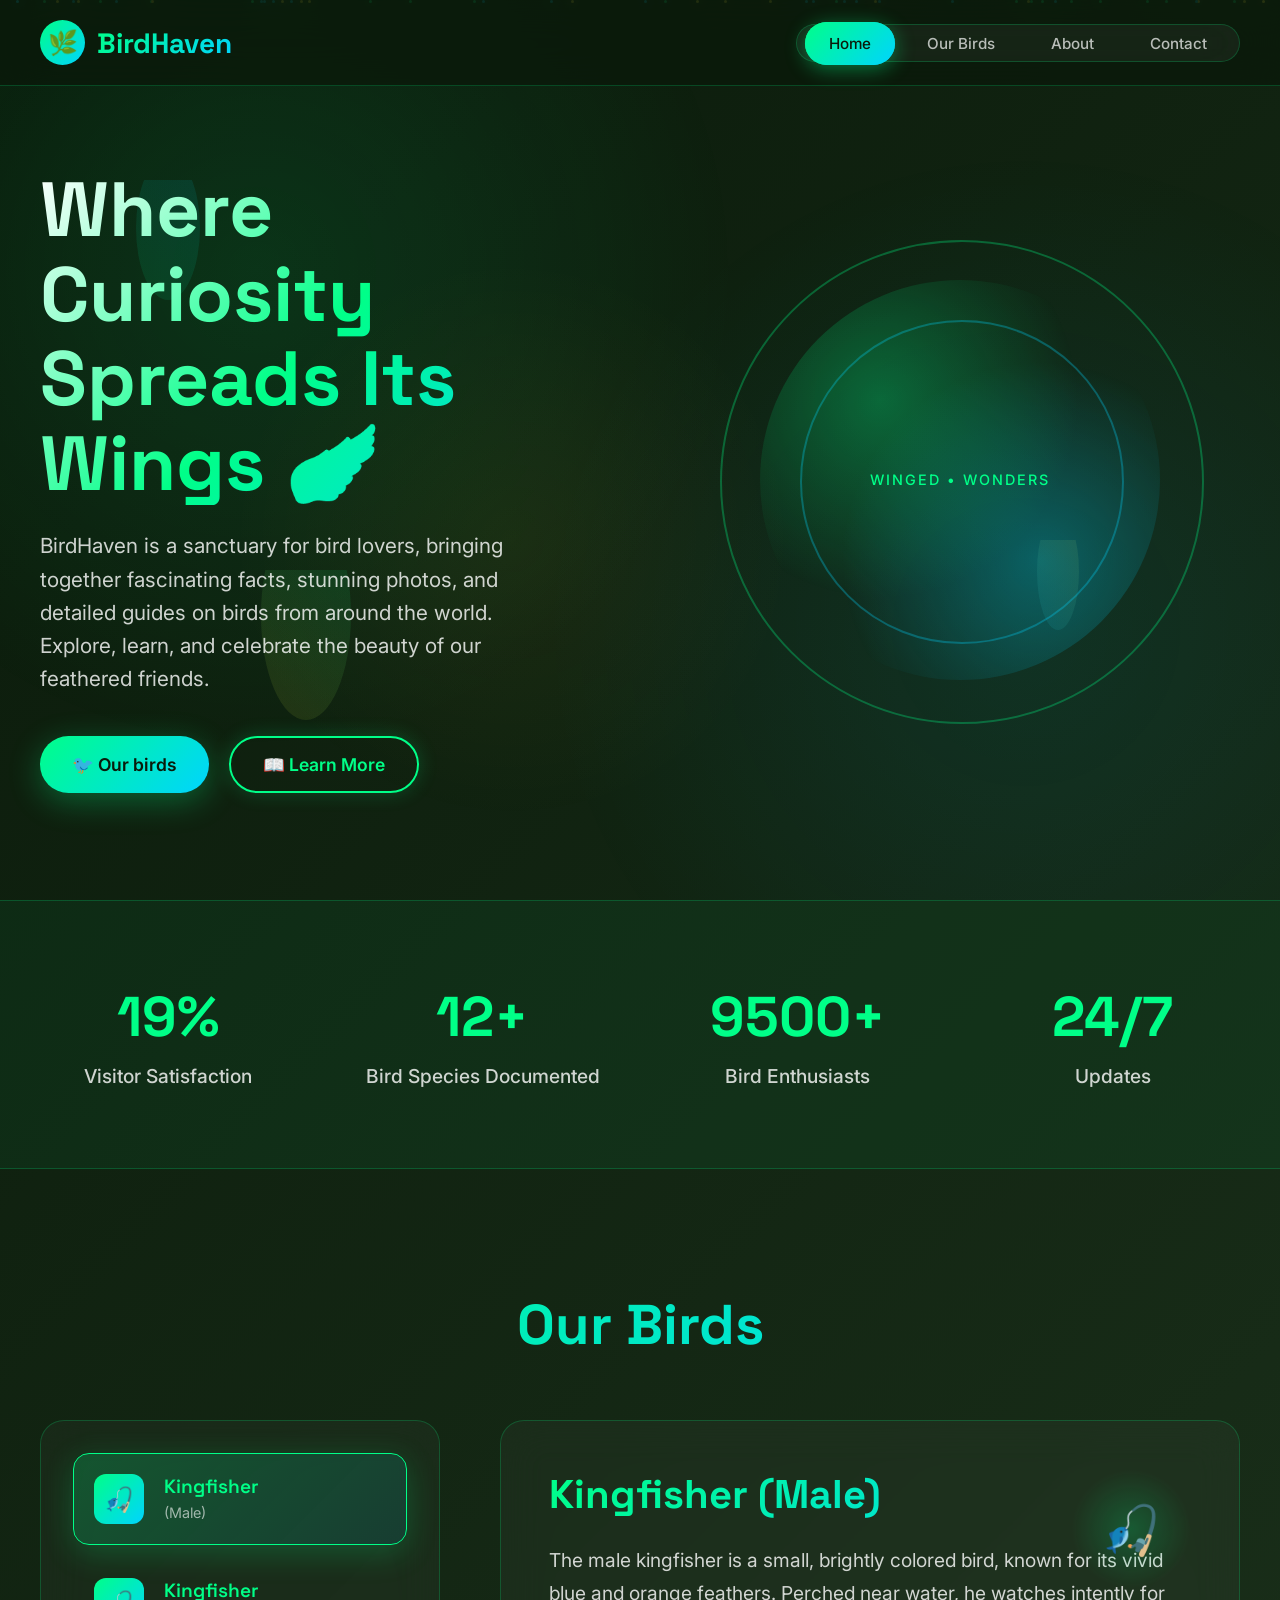
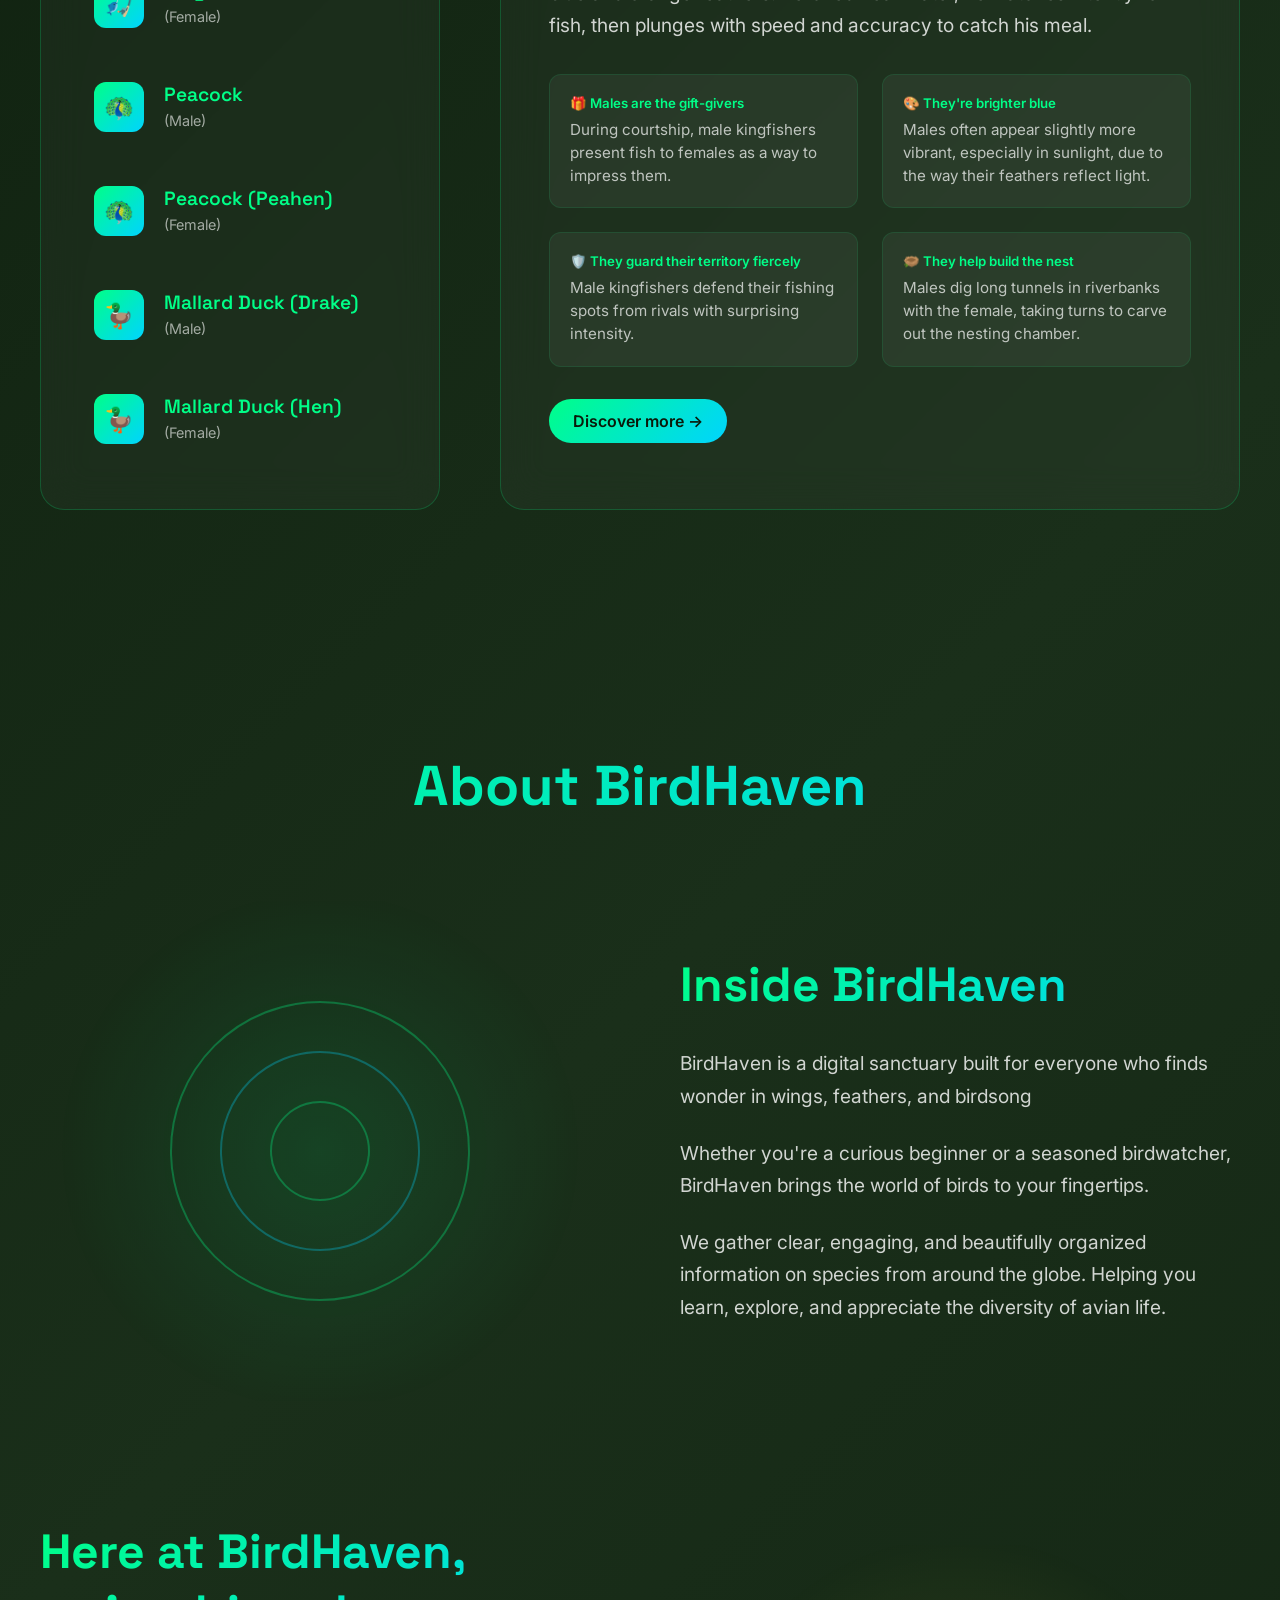
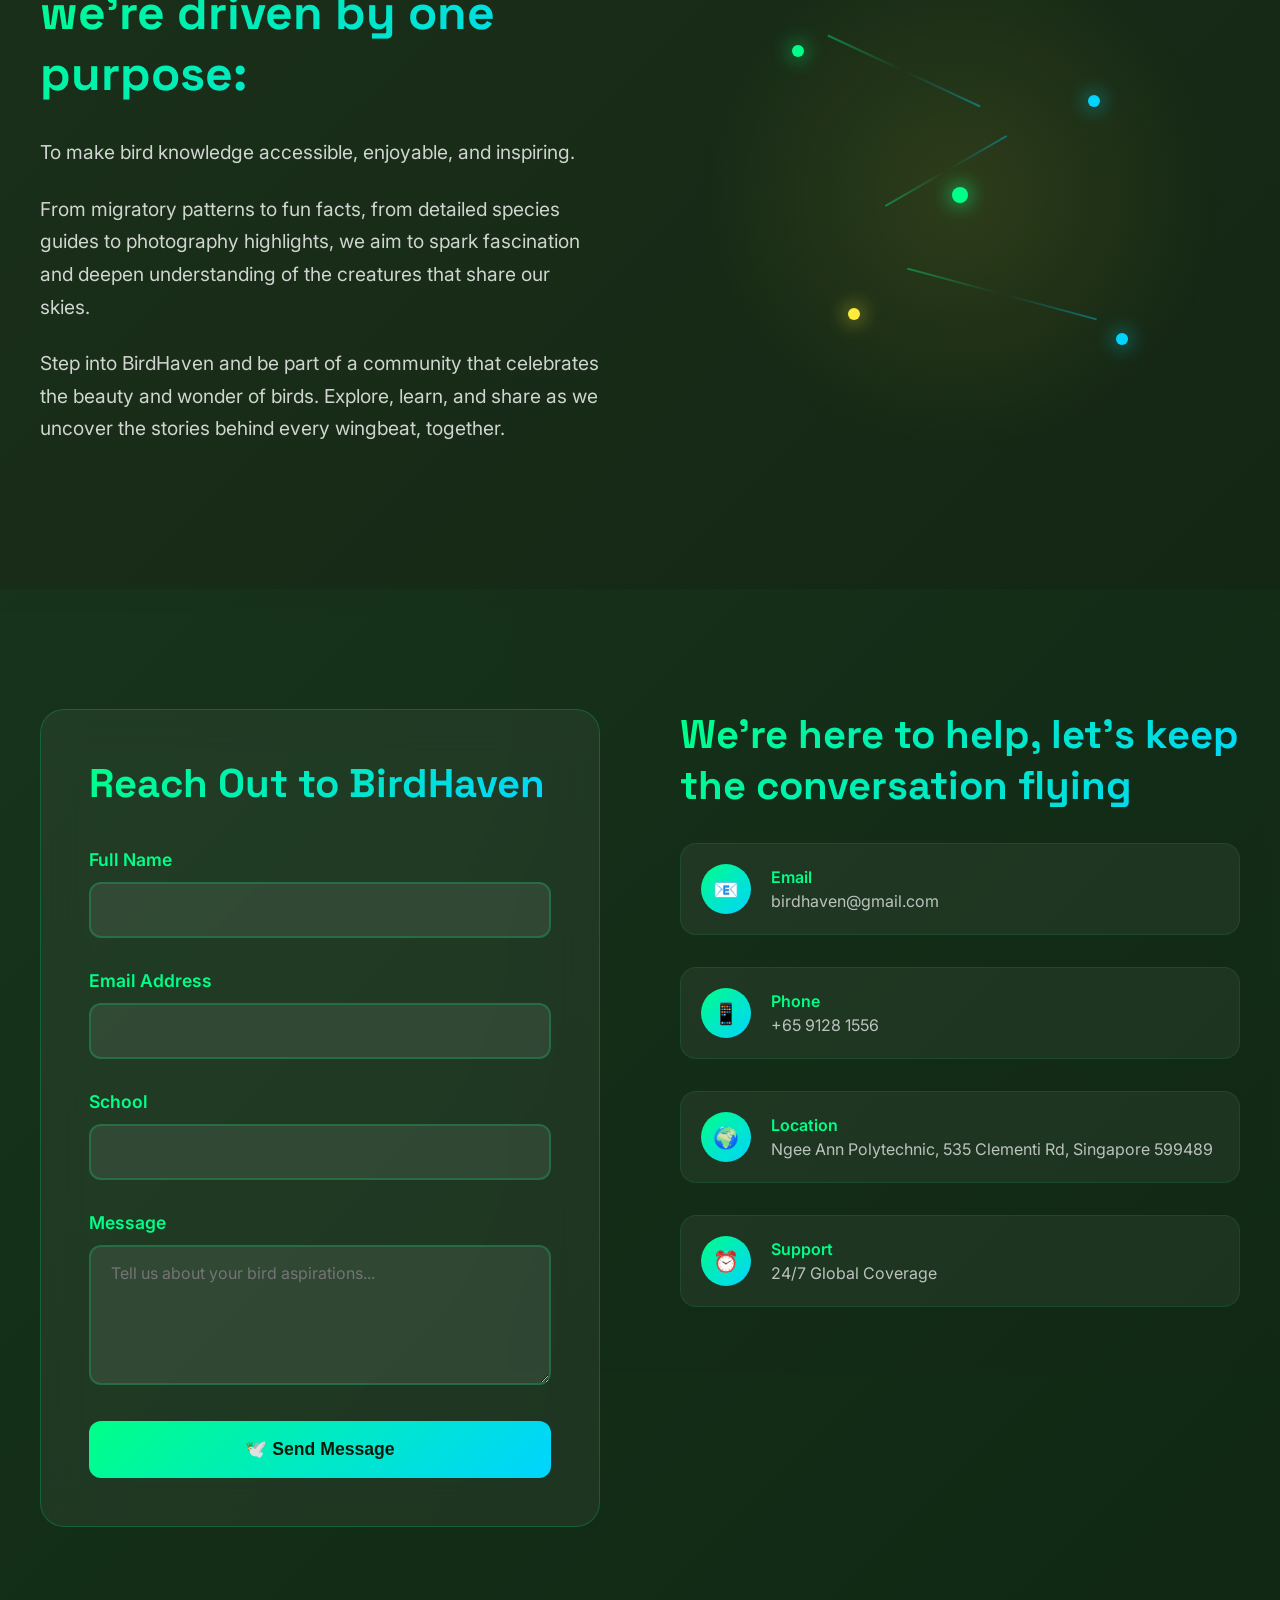
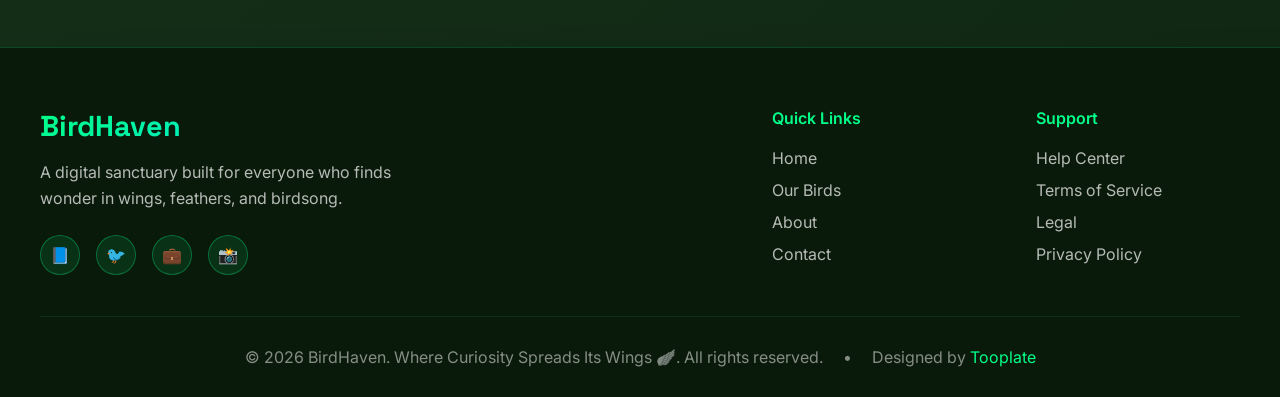
==== Assets/Scripts/index.html @ 7c32ff61 "The website" ====
<!DOCTYPE html>
<html lang="en">
<head>
    <meta charset="UTF-8">
    <meta name="viewport" content="width=device-width, initial-scale=1.0">
    <title>BirdHaven</title>
    <link href="https://fonts.googleapis.com/css2?family=Inter:wght@300;400;500;600;700&family=Space+Grotesk:wght@300;400;500;600;700&display=swap" rel="stylesheet">
    <link href="tooplate-eco-lume.css" rel="stylesheet">
<!--

Tooplate 2145 Eco Lume

https://www.tooplate.com/view/2145-eco-lume

Free HTML CSS Template

-->
</head>
<body>
    <!-- Background Elements -->
    <div class="bio-bg"></div>
    <div class="organic-shapes">
        <div class="leaf leaf-1"></div>
        <div class="leaf leaf-2"></div>
        <div class="leaf leaf-3"></div>
    </div>
    <div class="particle-system" id="particleSystem"></div>

    <!-- Navigation -->
    <nav id="navbar">
        <div class="nav-container">
            <a href="#home" class="logo">
                <div class="logo-icon"></div>
                <span class="logo-text">BirdHaven</span>
            </a>
            <ul class="nav-menu" id="navMenu">
                <li><a href="#home" class="nav-link active">Home</a></li>
                <li><a href="#features" class="nav-link">Our Birds</a></li>
                <li><a href="#about" class="nav-link">About</a></li>
                <li><a href="#contact" class="nav-link">Contact</a></li>
            </ul>
            <div class="menu-toggle" id="menuToggle">
                <span></span>
                <span></span>
                <span></span>
            </div>
        </div>
    </nav>

    <!-- Hero Section -->
    <section class="hero" id="home">
        <div class="hero-content">
            <div class="hero-text">
                <h1>Where Curiosity Spreads Its Wings 🪽</h1>
                <p>BirdHaven is a sanctuary for bird lovers, bringing together fascinating facts, stunning photos, and detailed guides on birds from around the world. Explore, learn, and celebrate the beauty of our feathered friends.</p>
                <div class="hero-buttons">
                    <a href="#features" class="btn btn-primary">
                        🐦 Our birds
                    </a>
                    <a href="#about" class="btn btn-secondary">
                        📖 Learn More
                    </a>
                </div>
            </div>
            <div class="hero-visual">
                <div class="bio-sphere">
                    <div class="rotating-text">
                        <div class="text-circle active">WINGED • WONDERS</div>
                        <div class="text-circle">SKY • SANCTUARY</div>
                        <div class="text-circle">BIRD • PARADISE</div>
                    </div>
                </div>
            </div>
        </div>
    </section>

    <!-- Stats Section -->
    <section class="stats">
        <div class="stats-container">
            <div class="stat-item">
                <h3>100%</h3>
                <p>Visitor Satisfaction</p>
            </div>
            <div class="stat-item">
                <h3>67+</h3>
                <p>Bird Species Documented</p>
            </div>
            <div class="stat-item">
                <h3>50000+</h3>
                <p>Bird Enthusiasts</p>
            </div>
            <div class="stat-item">
                <h3>24/7</h3>
                <p>Updates</p>
            </div>
        </div>
    </section>

    <!-- Features Section -->
    <section class="features" id="features">
        <h2 class="section-title">Our Birds</h2>
        <div class="features-showcase">
            <div class="feature-navigation">
                <div class="nav-item active" data-feature="ecosystems">
                    <div class="nav-item-icon">🎣</div>
                    <div class="nav-item-content">
                        <h4>Kingfisher</h4>
                        <p>(Male)</p>
                    </div>
                </div>
                <div class="nav-item" data-feature="circular">
                    <div class="nav-item-icon">🎣</div>
                    <div class="nav-item-content">
                        <h4>Kingfisher</h4>
                        <p>(Female)</p>
                    </div>
                </div>
                <div class="nav-item" data-feature="bioenergy">
                    <div class="nav-item-icon">🦚</div>
                    <div class="nav-item-content">
                        <h4>Peacock</h4>
                        <p>(Male)</p>
                    </div>
                </div>
                <div class="nav-item" data-feature="networks">
                    <div class="nav-item-icon">🦚</div>
                    <div class="nav-item-content">
                        <h4>Peacock (Peahen)</h4>
                        <p>(Female)</p>
                    </div>
                </div>
                <div class="nav-item" data-feature="architecture">
                    <div class="nav-item-icon">🦆</div>
                    <div class="nav-item-content">
                        <h4>Mallard Duck (Drake)</h4>
                        <p>(Male)</p>
                    </div>
                </div>
                <div class="nav-item" data-feature="symbiosis">
                    <div class="nav-item-icon">🦆</div>
                    <div class="nav-item-content">
                        <h4>Mallard Duck (Hen)</h4>
                        <p>(Female)</p>
                    </div>
                </div>
            </div>
            
            <div class="feature-display">
                <div class="feature-panel active" id="ecosystems">
                    <div class="feature-visual">🎣</div>
                    <h3>Kingfisher (Male)</h3>
                    <p>The male kingfisher is a small, brightly colored bird, known for its vivid blue and orange feathers. Perched near water, he watches intently for fish, then plunges with speed and accuracy to catch his meal.</p>
                    <div class="feature-benefits">
                        <div class="benefit-item">
                            <h5>🎁 Males are the gift-givers</h5>
                            <p>During courtship, male kingfishers present fish to females as a way to impress them.</p>
                        </div>
                        <div class="benefit-item">
                            <h5>🎨 They're brighter blue</h5>
                            <p>Males often appear slightly more vibrant, especially in sunlight, due to the way their feathers reflect light.</p>
                        </div>
                        <div class="benefit-item">
                            <h5>🛡️ They guard their territory fiercely</h5>
                            <p>Male kingfishers defend their fishing spots from rivals with surprising intensity.</p>
                        </div>
                        <div class="benefit-item">
                            <h5>🪹 They help build the nest</h5>
                            <p>Males dig long tunnels in riverbanks with the female, taking turns to carve out the nesting chamber.</p>
                        </div>
                    </div>
                    <a href="#" class="feature-cta">Discover more →</a>
                </div>
                
                <div class="feature-panel" id="circular">
                    <div class="feature-visual">🎣</div>
                    <h3>Kingfisher (Female)</h3>
                    <p>The female kingfisher is a sleek, agile bird with sharp eyesight and a streamlined body perfect for hunting. Often near rivers or lakes, she patiently scans the water for prey, ready to dive with precision.</p>
                    <div class="feature-benefits">
                        <div class="benefit-item">
                            <h5>🔄 Choosy mates</h5>
                            <p>Female kingfishers carefully select their partners, often based on the quality of the fish gifts males bring.</p>
                        </div>
                        <div class="benefit-item">
                            <h5>🪹 Nest co-creators</h5>
                            <p>Females help dig the burrow and line the nest chamber, sharing the labor with males.</p>
                        </div>
                        <div class="benefit-item">
                            <h5>🎨 Slightly duller plumage</h5>
                            <p>Females usually have more subdued colors than males, helping them stay camouflaged while incubating eggs.</p>
                        </div>
                        <div class="benefit-item">
                            <h5>🥚 Egg caretakers</h5>
                            <p>Female kingfishers do most of the incubating, keeping the eggs warm until they hatch.</p>
                        </div>
                    </div>
                    <a href="#" class="feature-cta">Discover more →</a>
                </div>
                
                <div class="feature-panel" id="bioenergy">
                    <div class="feature-visual">🦚</div>
                    <h3>Peacock</h3>
                    <p>The male peacock is famous for its dazzling, iridescent tail feathers, which it fans out to impress females. Covered with eye-like patterns, these feathers also help intimidate rivals. Peacocks are loud and vocal, especially during mating season, and at night they roost high in trees to stay safe from predators.</p>
                    <div class="feature-benefits">
                        <div class="benefit-item">
                            <h5>🌈 Colorful Tail Display</h5>
                            <p>The male peacock fans out his long, bright tail feathers to impress females during courtship.</p>
                        </div>
                        <div class="benefit-item">
                            <h5>👁️ Eye-Like Feather Patterns</h5>
                            <p>His tail feathers are covered in eye-shaped patterns that attract mates and intimidate rivals.</p>
                        </div>
                        <div class="benefit-item">
                            <h5>📢 Loud Calls</h5>
                            <p>Peacocks are very vocal, especially during mating season, to announce their presence.</p>
                        </div>
                        <div class="benefit-item">
                            <h5>🌙 Night Roosting</h5>
                            <p>Despite their flashy appearance, they roost high in trees at night to stay safe from predators.</p>
                        </div>
                    </div>
                    <a href="#" class="feature-cta">Discover more →</a>
                </div>
                
                <div class="feature-panel" id="networks">
                    <div class="feature-visual">🦚</div>
                    <h3>Peacock (Peahen)</h3>
                    <p>The female peahen has more muted brown feathers, perfect for staying hidden while nesting. She carefully watches the males' tail displays to choose a mate and relies on her camouflage to protect her eggs from predators.</p>
                    <div class="feature-benefits">
                        <div class="benefit-item">
                            <h5>🟤 Camouflaged Feathers</h5>
                            <p>The female peahen has brown feathers that help her blend in while nesting.</p>
                        </div>
                        <div class="benefit-item">
                            <h5>💕 Mate Selection</h5>
                            <p>She carefully observes males' displays to choose the best mate.</p>
                        </div>
                        <div class="benefit-item">
                            <h5>🛡️ Protective Parent</h5>
                            <p>Peahens keep their eggs and chicks safe from predators.</p>
                        </div>
                        <div class="benefit-item">
                            <h5>🤫 Quiet Approach</h5>
                            <p>Unlike males, peahens are quieter, relying on stealth rather than display to stay safe.</p>
                        </div>
                    </div>
                    <a href="#" class="feature-cta">Discover more →</a>
                </div>
                
                <div class="feature-panel" id="architecture">
                    <div class="feature-visual">🦆</div>
                    <h3>Mallard Duck (Drake)</h3>
                    <p>The male mallard stands out with a glossy green head, bright yellow bill, and colorful body to attract females. After mating season, he molts into duller feathers for a short period and is quieter than the female, letting her do most of the quacking.</p>
                    <div class="feature-benefits">
                        <div class="benefit-item">
                            <h5>🌈 Colorful Plumage</h5>
                            <p>The male mallard has a glossy green head, bright yellow bill, and colorful body to attract females.</p>
                        </div>
                        <div class="benefit-item">
                            <h5>🔄 Seasonal Molt</h5>
                            <p>After mating season, he temporarily loses his bright colors in an “eclipse” molt.</p>
                        </div>
                        <div class="benefit-item">
                            <h5>🤫 Quieter Than Females</h5>
                            <p>Males are less vocal, letting the females do most of the quacking.</p>
                        </div>
                        <div class="benefit-item">
                            <h5>🛡️ Territorial Behavior</h5>
                            <p>Drakes fiercely defend their water and feeding territories from rivals.</p>
                        </div>
                    </div>
                    <a href="#" class="feature-cta">Discover more →</a>
                </div>
                
                <div class="feature-panel" id="symbiosis">
                    <div class="feature-visual">🦆/div>
                    <h3>Mallard Duck (Hen)</h3>
                    <p>The female mallard is brown and speckled, blending into her surroundings while nesting. She is the loud quacker most people recognize, helping communicate with her ducklings and ward off threats while the male is less vocal.</p>
                    <div class="feature-benefits">
                        <div class="benefit-item">
                            <h5>🟤 Camouflaged Feathers</h5>
                            <p>The female mallard has brown, speckled feathers that help her blend into her surroundings while nesting.</p>
                        </div>
                        <div class="benefit-item">
                            <h5>📢 Loud Quacker</h5>
                            <p>She is the one most people recognize quacking, communicating with ducklings and warding off threats.</p>
                        </div>
                        <div class="benefit-item">
                            <h5>🏡 Nesting Expert</h5>
                            <p>Females carefully build and tend the nest to protect the eggs and young.</p>
                        </div>
                        <div class="benefit-item">
                            <h5>🐣 Careful Parent</h5>
                            <p>Hen mallards lead their ducklings to food and water, ensuring they learn survival skills.</p>
                        </div>
                    </div>
                    <a href="#" class="feature-cta">Discover more →</a>
                </div>
            </div>
        </div>
    </section>

    <!-- About Section -->
    <section class="about" id="about">
        <h2 class="section-title">About BirdHaven</h2>
        
        <!-- First Row: Animation Left, Text Right -->
        <div class="about-content">
            <div class="about-visual">
                <div class="eco-visualization">
                    <div class="growth-rings">
                        <div class="ring"></div>
                        <div class="ring"></div>
                        <div class="ring"></div>
                    </div>
                </div>
            </div>
            <div class="about-text">
                <h2>Inside BirdHaven</h2>
                <p>BirdHaven is a digital sanctuary built for everyone who finds wonder in wings, feathers, and birdsong</p>
                <p>Whether you're a curious beginner or a seasoned birdwatcher, BirdHaven brings the world of birds to your fingertips.</p>
                <p>We gather clear, engaging, and beautifully organized information on species from around the globe. Helping you learn, explore, and appreciate the diversity of avian life.</p>
            </div>
        </div>
        
        <!-- Second Row: Text Left, Animation Right -->
        <div class="about-content">
            <div class="about-text">
                <h2>Here at BirdHaven, we're driven by one purpose:</h2>
                <p>To make bird knowledge accessible, enjoyable, and inspiring.</p>
                <p>From migratory patterns to fun facts, from detailed species guides to photography highlights, we aim to spark fascination and deepen understanding of the creatures that share our skies.</p>
                <p>Step into BirdHaven and be part of a community that celebrates the beauty and wonder of birds. Explore, learn, and share as we uncover the stories behind every wingbeat, together.</p>
            </div>
            <div class="about-visual">
                <div class="network-visualization">
                    <div class="network-node"></div>
                    <div class="network-node"></div>
                    <div class="network-node"></div>
                    <div class="network-node"></div>
                    <div class="network-node"></div>
                    <div class="network-connection connection-1"></div>
                    <div class="network-connection connection-2"></div>
                    <div class="network-connection connection-3"></div>
                </div>
            </div>
        </div>
    </section>

    <!-- Contact Section -->
    <section class="contact" id="contact">
        <div class="contact-container">
            <div class="contact-form">
                <h2 class="section-title" style="text-align: left; margin-bottom: 40px; font-size: 2.5rem;">Reach Out to BirdHaven</h2>
                <form id="contactForm">
                    <div class="form-group">
                        <label for="name">Full Name</label>
                        <input type="text" id="name" name="name" required>
                    </div>
                    <div class="form-group">
                        <label for="email">Email Address</label>
                        <input type="email" id="email" name="email" required>
                    </div>
                    <div class="form-group">
                        <label for="school">School</label>
                        <input type="text" id="school" name="school">
                    </div>
                    <div class="form-group">
                        <label for="message">Message</label>
                        <textarea id="message" name="message" placeholder="Tell us about your bird aspirations..." required></textarea>
                    </div>
                    <button type="submit" class="submit-btn">🕊️ Send Message</button>
                </form>
            </div>
            <div class="contact-info">
                <h3>We're here to help, let's keep the conversation flying</h3>
                <div class="contact-item">
                    <div class="contact-icon">📧</div>
                    <div class="contact-details">
                        <h4>Email</h4>
                        <p>birdhaven@gmail.com</p>
                    </div>
                </div>
                <div class="contact-item">
                    <div class="contact-icon">📱</div>
                    <div class="contact-details">
                        <h4>Phone</h4>
                        <p>+65 9128 1556</p>
                    </div>
                </div>
                <div class="contact-item">
                    <div class="contact-icon">🌍</div>
                    <div class="contact-details">
                        <h4>Location</h4>
                        <p>Ngee Ann Polytechnic, 535 Clementi Rd, Singapore 599489</p>
                    </div>
                </div>
                <div class="contact-item">
                    <div class="contact-icon">⏰</div>
                    <div class="contact-details">
                        <h4>Support</h4>
                        <p>24/7 Global Coverage</p>
                    </div>
                </div>
            </div>
        </div>
    </section>

    <!-- Footer -->
    <footer>
        <div class="footer-content">
            <div class="footer-brand">
                <h3>BirdHaven</h3>
                <p>A digital sanctuary built for everyone who finds wonder in wings, feathers, and birdsong.</p>
                <div class="social-links">
                    <a href="#" class="social-link">📘</a>
                    <a href="#" class="social-link">🐦</a>
                    <a href="#" class="social-link">💼</a>
                    <a href="#" class="social-link">📸</a>
                </div>
            </div>
            <div class="footer-section">    
            </div>
            <div class="footer-section">
                <h4>Quick Links</h4>
                <ul>
                    <li><a href="#home">Home</a></li>
                    <li><a href="#features">Our Birds</a></li>
                    <li><a href="#about">About</a></li>
                    <li><a href="#contact">Contact</a></li>
                </ul>
            </div>
            <div class="footer-section">
                <h4>Support</h4>
                <ul>
                    <li><a href="#">Help Center</a></li>
                    <li><a href="#">Terms of Service</a></li>
                    <li><a href="#">Legal</a></li>
                    <li><a href="#">Privacy Policy</a></li>
                </ul>
            </div>
            
        </div>
        <div class="footer-bottom">
            <p>© 2026 BirdHaven. Where Curiosity Spreads Its Wings 🪽. All rights reserved.</p>
            <span>•</span>
            <p>Designed by <a href="https://www.tooplate.com" target="_blank" rel="nofollow noopener">Tooplate</a></p>
        </div>
    </footer>
<script src="tooplate-eco-scripts.js"></script>
</body>
</html>
---- Assets/Scripts/tooplate-eco-lume.css ----
@charset "utf-8";
/* CSS Document 

Tooplate 2145 Eco Lume

https://www.tooplate.com/view/2145-eco-lume

*/


* {
	margin: 0;
	padding: 0;
	box-sizing: border-box;
}

:root {
	--primary-green: #00ff88;
	--secondary-green: #2d5a27;
	--accent-blue: #00d4ff;
	--warm-yellow: #ffeb3b;
	--deep-forest: #0a1a0a;
	--light-mint: #e8fff0;
	--glow-green: rgba(0, 255, 136, 0.3);
	--glow-blue: rgba(0, 212, 255, 0.3);
}

body {
	font-family: 'Inter', sans-serif;
	background: linear-gradient(135deg, #0a1a0a 0%, #1a2f1a 50%, #0f1f0f 100%);
	color: #ffffff;
	overflow-x: hidden;
	position: relative;
}

p a {
	color: #ffffff;
}
p a:hover {
	color: var(--primary-green);
	text-decoration: none;
}

/* Organic background patterns */
.bio-bg {
	position: fixed;
	top: 0;
	left: 0;
	width: 100%;
	height: 100%;
	background:
		radial-gradient(circle at 20% 30%, rgba(0, 255, 136, 0.1) 0%, transparent 40%),
		radial-gradient(circle at 80% 70%, rgba(0, 212, 255, 0.08) 0%, transparent 40%),
		radial-gradient(circle at 40% 60%, rgba(255, 235, 59, 0.05) 0%, transparent 30%);
	animation: bio-pulse 8s ease-in-out infinite;
	z-index: -3;
}

@keyframes bio-pulse {

	0%,
	100% {
		opacity: 0.8;
		transform: scale(1);
	}

	50% {
		opacity: 1;
		transform: scale(1.1);
	}
}

/* Animated organic shapes */
.organic-shapes {
	position: fixed;
	width: 100%;
	height: 100%;
	pointer-events: none;
	z-index: -2;
}

.leaf {
	position: absolute;
	opacity: 0.1;
	animation: float-organic 20s ease-in-out infinite;
}

.leaf-1 {
	width: 80px;
	height: 120px;
	background: linear-gradient(45deg, var(--primary-green), var(--accent-blue));
	clip-path: ellipse(40% 60% at 50% 40%);
	top: 20%;
	left: 10%;
	animation-delay: 0s;
}

.leaf-2 {
	width: 60px;
	height: 90px;
	background: linear-gradient(45deg, var(--accent-blue), var(--warm-yellow));
	clip-path: ellipse(35% 65% at 50% 35%);
	top: 60%;
	right: 15%;
	animation-delay: -5s;
}

.leaf-3 {
	width: 100px;
	height: 150px;
	background: linear-gradient(45deg, var(--warm-yellow), var(--primary-green));
	clip-path: ellipse(45% 70% at 50% 30%);
	bottom: 20%;
	left: 20%;
	animation-delay: -10s;
}

@keyframes float-organic {

	0%,
	100% {
		transform: translateY(0) rotate(0deg) scale(1);
		opacity: 0.1;
	}

	25% {
		transform: translateY(-20px) rotate(90deg) scale(1.1);
		opacity: 0.2;
	}

	50% {
		transform: translateY(10px) rotate(180deg) scale(0.9);
		opacity: 0.15;
	}

	75% {
		transform: translateY(-10px) rotate(270deg) scale(1.05);
		opacity: 0.18;
	}
}

/* Particle system */
.particle-system {
	position: fixed;
	width: 100%;
	height: 100%;
	pointer-events: none;
	z-index: -1;
}

.bio-particle {
	position: absolute;
	width: 3px;
	height: 3px;
	background: var(--primary-green);
	border-radius: 50%;
	box-shadow: 0 0 10px var(--primary-green);
	animation: bio-float 15s linear infinite;
}

@keyframes bio-float {
	0% {
		transform: translateY(100vh) translateX(0) scale(0);
		opacity: 0;
	}

	10% {
		opacity: 1;
		transform: translateY(90vh) translateX(10px) scale(1);
	}

	90% {
		opacity: 1;
		transform: translateY(10vh) translateX(-10px) scale(1);
	}

	100% {
		transform: translateY(-10vh) translateX(0) scale(0);
		opacity: 0;
	}
}

/* Navigation */
nav {
	position: fixed;
	top: 0;
	width: 100%;
	padding: 20px 40px;
	background: rgba(10, 26, 10, 0.8);
	backdrop-filter: blur(20px);
	border-bottom: 1px solid rgba(0, 255, 136, 0.2);
	z-index: 1000;
	transition: all 0.4s ease;
}

nav.scrolled {
	padding: 15px 40px;
	background: rgba(10, 26, 10, 0.95);
	box-shadow: 0 8px 32px rgba(0, 255, 136, 0.1);
}

.nav-container {
	max-width: 1400px;
	margin: 0 auto;
	display: flex;
	justify-content: space-between;
	align-items: center;
}

.logo {
	display: flex;
	align-items: center;
	text-decoration: none;
	gap: 12px;
}

.logo-icon {
	width: 45px;
	height: 45px;
	background: linear-gradient(135deg, var(--primary-green), var(--accent-blue));
	border-radius: 50%;
	display: flex;
	align-items: center;
	justify-content: center;
	position: relative;
	animation: logo-glow 3s ease-in-out infinite;
}

.logo-icon::before {
	content: '🌿';
	font-size: 24px;
	animation: logo-rotate 6s linear infinite;
}

@keyframes logo-glow {

	0%,
	100% {
		box-shadow: 0 0 20px var(--glow-green);
	}

	50% {
		box-shadow: 0 0 30px var(--glow-blue);
	}
}

@keyframes logo-rotate {
	0% {
		transform: rotate(0deg);
	}

	100% {
		transform: rotate(360deg);
	}
}

.logo-text {
	font-family: 'Space Grotesk', sans-serif;
	font-size: 28px;
	font-weight: 700;
	background: linear-gradient(135deg, var(--primary-green), var(--accent-blue));
	-webkit-background-clip: text;
	-webkit-text-fill-color: transparent;
	background-clip: text;
}

.nav-menu {
	display: flex;
	list-style: none;
	gap: 8px;
	background: rgba(255, 255, 255, 0.05);
	padding: 8px;
	border-radius: 50px;
	border: 1px solid rgba(0, 255, 136, 0.2);
	backdrop-filter: blur(20px);
}

.nav-menu a {
	text-decoration: none;
	color: rgba(255, 255, 255, 0.7);
	font-weight: 500;
	position: relative;
	padding: 12px 24px;
	border-radius: 25px;
	transition: all 0.4s cubic-bezier(0.4, 0, 0.2, 1);
	font-size: 0.95rem;
	white-space: nowrap;
	overflow: hidden;
}

.nav-menu a::before {
	content: '';
	position: absolute;
	top: 0;
	left: 0;
	width: 0;
	height: 100%;
	background: linear-gradient(135deg, var(--primary-green), var(--accent-blue));
	border-radius: 25px;
	transition: all 0.4s cubic-bezier(0.4, 0, 0.2, 1);
	z-index: -1;
}

.nav-menu a::after {
	content: '';
	position: absolute;
	top: 50%;
	left: 50%;
	width: 0;
	height: 0;
	background: rgba(255, 255, 255, 0.2);
	border-radius: 50%;
	transform: translate(-50%, -50%);
	transition: all 0.3s ease;
	z-index: -1;
}

.nav-menu a:hover {
	color: var(--deep-forest);
	transform: translateY(-2px);
	box-shadow: 0 8px 25px rgba(0, 255, 136, 0.3);
}

.nav-menu a:hover::before {
	width: 100%;
}

.nav-menu a:hover::after {
	width: 40px;
	height: 40px;
}

.nav-menu a.active {
	color: var(--deep-forest);
	background: linear-gradient(135deg, var(--primary-green), var(--accent-blue));
	box-shadow: 0 4px 20px rgba(0, 255, 136, 0.4);
}

.nav-menu a.active::before {
	width: 100%;
}

.menu-toggle {
	display: none;
	flex-direction: column;
	cursor: pointer;
	gap: 4px;
}

.menu-toggle span {
	width: 25px;
	height: 2px;
	background: var(--primary-green);
	transition: all 0.3s ease;
	border-radius: 2px;
}

/* Hero Section */
.hero {
	min-height: 100vh;
	display: flex;
	align-items: center;
	justify-content: center;
	position: relative;
	padding: 100px 40px 40px;
}

.hero-content {
	max-width: 1400px;
	width: 100%;
	display: grid;
	grid-template-columns: 1fr 1fr;
	gap: 80px;
	align-items: center;
}

.hero-text h1 {
	font-family: 'Space Grotesk', sans-serif;
	font-size: clamp(3rem, 6vw, 5.5rem);
	font-weight: 700;
	line-height: 1.1;
	margin-bottom: 24px;
	background: linear-gradient(135deg, #ffffff, var(--primary-green), var(--accent-blue));
	-webkit-background-clip: text;
	-webkit-text-fill-color: transparent;
	background-clip: text;
	animation: text-glow 4s ease-in-out infinite;
}

@keyframes text-glow {

	0%,
	100% {
		filter: drop-shadow(0 0 20px rgba(0, 255, 136, 0.3));
	}

	50% {
		filter: drop-shadow(0 0 30px rgba(0, 212, 255, 0.4));
	}
}

.hero-text p {
	font-size: 1.3rem;
	line-height: 1.6;
	color: rgba(255, 255, 255, 0.8);
	margin-bottom: 40px;
	max-width: 500px;
}

.hero-buttons {
	display: flex;
	gap: 20px;
	flex-wrap: wrap;
}

.btn {
	padding: 16px 32px;
	border: none;
	border-radius: 50px;
	font-size: 1.1rem;
	font-weight: 600;
	text-decoration: none;
	display: inline-flex;
	align-items: center;
	gap: 10px;
	cursor: pointer;
	transition: all 0.3s ease;
	position: relative;
	overflow: hidden;
}

.btn-primary {
	background: linear-gradient(135deg, var(--primary-green), var(--accent-blue));
	color: var(--deep-forest);
	box-shadow: 0 8px 32px rgba(0, 255, 136, 0.3);
}

.btn-primary:hover {
	transform: translateY(-2px);
	box-shadow: 0 12px 40px rgba(0, 255, 136, 0.4);
}

.btn-secondary {
	background: transparent;
	color: var(--primary-green);
	border: 2px solid var(--primary-green);
	box-shadow: 0 0 20px rgba(0, 255, 136, 0.2);
}

.btn-secondary:hover {
	background: rgba(0, 255, 136, 0.1);
	transform: translateY(-2px);
	box-shadow: 0 8px 32px rgba(0, 255, 136, 0.3);
}

.hero-visual {
	position: relative;
	height: 600px;
	display: flex;
	align-items: center;
	justify-content: center;
}

.bio-sphere {
	width: 400px;
	height: 400px;
	border-radius: 50%;
	background:
		radial-gradient(circle at 30% 30%, var(--glow-green) 0%, transparent 50%),
		radial-gradient(circle at 70% 70%, var(--glow-blue) 0%, transparent 50%);
	position: relative;
	animation: sphere-pulse 6s ease-in-out infinite;
	display: flex;
	align-items: center;
	justify-content: center;
}

.rotating-text {
	position: absolute;
	width: 100%;
	height: 100%;
	display: flex;
	align-items: center;
	justify-content: center;
	z-index: 10;
}

.text-circle {
	position: absolute;
	font-size: 0.9rem;
	font-weight: 500;
	color: var(--primary-green);
	text-transform: uppercase;
	letter-spacing: 2px;
	opacity: 0;
	transition: opacity 0.5s ease;
}

.text-circle.active {
	opacity: 1;
}

.text-circle:nth-child(1) {
	animation: rotate-text 9s linear infinite;
}

.text-circle:nth-child(2) {
	animation: rotate-text 9s linear infinite;
	animation-delay: -3s;
}

.text-circle:nth-child(3) {
	animation: rotate-text 9s linear infinite;
	animation-delay: -6s;
}

@keyframes rotate-text {

	0%,
	30% {
		opacity: 1;
		transform: rotate(0deg) scale(1);
	}

	33%,
	66% {
		opacity: 0;
		transform: rotate(120deg) scale(0.8);
	}

	67%,
	100% {
		opacity: 0;
		transform: rotate(240deg) scale(0.8);
	}
}

@keyframes sphere-pulse {

	0%,
	100% {
		transform: scale(1) rotate(0deg);
		box-shadow: 0 0 60px var(--glow-green);
	}

	50% {
		transform: scale(1.1) rotate(180deg);
		box-shadow: 0 0 80px var(--glow-blue);
	}
}

.bio-sphere::before,
.bio-sphere::after {
	content: '';
	position: absolute;
	border-radius: 50%;
	border: 2px solid var(--primary-green);
	opacity: 0.3;
}

.bio-sphere::before {
	width: 120%;
	height: 120%;
	top: -10%;
	left: -10%;
	animation: orbit 15s linear infinite;
}

.bio-sphere::after {
	width: 80%;
	height: 80%;
	top: 10%;
	left: 10%;
	border-color: var(--accent-blue);
	animation: orbit 12s linear infinite reverse;
}

@keyframes orbit {
	0% {
		transform: rotate(0deg);
	}

	100% {
		transform: rotate(360deg);
	}
}

/* Features Section - Interactive Showcase */
.features {
	padding: 120px 40px;
	max-width: 1400px;
	margin: 0 auto;
	position: relative;
}

.section-title {
	font-family: 'Space Grotesk', sans-serif;
	font-size: 3.5rem;
	font-weight: 700;
	text-align: center;
	margin-bottom: 80px;
	background: linear-gradient(135deg, var(--primary-green), var(--accent-blue));
	-webkit-background-clip: text;
	-webkit-text-fill-color: transparent;
	background-clip: text;
}

.features .section-title {
	margin-bottom: 60px;
}

.features-showcase {
	display: grid;
	grid-template-columns: 400px 1fr;
	gap: 60px;
	align-items: stretch;
}

.feature-navigation {
	background: rgba(255, 255, 255, 0.03);
	border: 1px solid rgba(0, 255, 136, 0.2);
	border-radius: 24px;
	padding: 32px;
	backdrop-filter: blur(20px);
	position: sticky;
	top: 120px;
	height: fit-content;
}

.nav-item {
	display: flex;
	align-items: center;
	gap: 20px;
	padding: 20px;
	margin-bottom: 12px;
	border-radius: 16px;
	cursor: pointer;
	transition: all 0.4s cubic-bezier(0.4, 0, 0.2, 1);
	border: 1px solid transparent;
	position: relative;
	overflow: hidden;
}

.nav-item::before {
	content: '';
	position: absolute;
	top: 0;
	left: -100%;
	width: 100%;
	height: 100%;
	background: linear-gradient(90deg, transparent, rgba(0, 255, 136, 0.1), transparent);
	transition: left 0.6s ease;
}

.nav-item:hover::before {
	left: 100%;
}

.nav-item:hover {
	background: rgba(0, 255, 136, 0.05);
	border-color: rgba(0, 255, 136, 0.3);
	transform: translateX(8px);
}

.nav-item.active {
	background: linear-gradient(135deg, rgba(0, 255, 136, 0.2), rgba(0, 212, 255, 0.1));
	border-color: var(--primary-green);
	box-shadow: 0 8px 32px rgba(0, 255, 136, 0.2);
}

.nav-item-icon {
	width: 50px;
	height: 50px;
	border-radius: 12px;
	background: linear-gradient(135deg, var(--primary-green), var(--accent-blue));
	display: flex;
	align-items: center;
	justify-content: center;
	font-size: 1.5rem;
	flex-shrink: 0;
	animation: icon-pulse 3s ease-in-out infinite;
}

@keyframes icon-pulse {

	0%,
	100% {
		box-shadow: 0 0 20px rgba(0, 255, 136, 0.3);
	}

	50% {
		box-shadow: 0 0 30px rgba(0, 212, 255, 0.5);
	}
}

.nav-item-content h4 {
	font-family: 'Space Grotesk', sans-serif;
	font-size: 1.2rem;
	font-weight: 600;
	color: var(--primary-green);
	margin-bottom: 4px;
}

.nav-item-content p {
	font-size: 0.9rem;
	color: rgba(255, 255, 255, 0.6);
	line-height: 1.4;
}

.feature-display {
	background: rgba(255, 255, 255, 0.03);
	border: 1px solid rgba(0, 255, 136, 0.2);
	border-radius: 24px;
	padding: 48px;
	backdrop-filter: blur(20px);
	position: relative;
	overflow: hidden;
	min-height: 600px;
}

.feature-panel {
	display: none;
	animation: fadeInSlide 0.6s ease-out;
}

.feature-panel.active {
	display: block;
}

@keyframes fadeInSlide {
	from {
		opacity: 0;
		transform: translateY(30px);
	}

	to {
		opacity: 1;
		transform: translateY(0);
	}
}

.feature-panel h3 {
	font-family: 'Space Grotesk', sans-serif;
	font-size: 2.5rem;
	font-weight: 700;
	background: linear-gradient(135deg, var(--primary-green), var(--accent-blue));
	-webkit-background-clip: text;
	-webkit-text-fill-color: transparent;
	background-clip: text;
	margin-bottom: 24px;
}

.feature-panel p {
	font-size: 1.2rem;
	line-height: 1.7;
	color: rgba(255, 255, 255, 0.8);
	margin-bottom: 32px;
}

.feature-benefits {
	display: grid;
	grid-template-columns: repeat(auto-fit, minmax(250px, 1fr));
	gap: 24px;
	margin-bottom: 32px;
}

.benefit-item {
	background: rgba(255, 255, 255, 0.05);
	border: 1px solid rgba(0, 255, 136, 0.1);
	border-radius: 12px;
	padding: 20px;
	transition: all 0.3s ease;
}

.benefit-item:hover {
	border-color: var(--primary-green);
	transform: translateY(-4px);
	box-shadow: 0 8px 25px rgba(0, 255, 136, 0.15);
}

.benefit-item h5 {
	color: var(--primary-green);
	font-weight: 600;
	margin-bottom: 8px;
	display: flex;
	align-items: center;
	gap: 8px;
}

.benefit-item p {
	font-size: 0.95rem;
	color: rgba(255, 255, 255, 0.7);
	margin: 0;
	line-height: 1.5;
}

.feature-visual {
	position: absolute;
	top: 48px;
	right: 48px;
	width: 120px;
	height: 120px;
	border-radius: 50%;
	background: radial-gradient(circle, rgba(0, 255, 136, 0.2) 0%, transparent 70%);
	display: flex;
	align-items: center;
	justify-content: center;
	font-size: 3rem;
	animation: feature-float 6s ease-in-out infinite;
}

@keyframes feature-float {

	0%,
	100% {
		transform: translateY(0) rotate(0deg);
		box-shadow: 0 0 40px rgba(0, 255, 136, 0.3);
	}

	50% {
		transform: translateY(-10px) rotate(180deg);
		box-shadow: 0 10px 50px rgba(0, 212, 255, 0.4);
	}
}

.feature-cta {
	display: inline-flex;
	align-items: center;
	gap: 10px;
	padding: 12px 24px;
	background: linear-gradient(135deg, var(--primary-green), var(--accent-blue));
	color: var(--deep-forest);
	text-decoration: none;
	border-radius: 50px;
	font-weight: 600;
	transition: all 0.3s ease;
}

.feature-cta:hover {
	transform: translateY(-2px);
	box-shadow: 0 8px 25px rgba(0, 255, 136, 0.4);
}

/* Stats Section */
.stats {
	padding: 80px 40px;
	background: rgba(0, 255, 136, 0.05);
	border-top: 1px solid rgba(0, 255, 136, 0.2);
	border-bottom: 1px solid rgba(0, 255, 136, 0.2);
}

.stats-container {
	max-width: 1400px;
	margin: 0 auto;
	display: grid;
	grid-template-columns: repeat(auto-fit, minmax(250px, 1fr));
	gap: 60px;
	text-align: center;
}

.stat-item h3 {
	font-family: 'Space Grotesk', sans-serif;
	font-size: 3.5rem;
	font-weight: 700;
	color: var(--primary-green);
	margin-bottom: 12px;
	animation: counter 2s ease-out;
}

.stat-item p {
	font-size: 1.2rem;
	color: rgba(255, 255, 255, 0.8);
	font-weight: 500;
}

/* About Section */
.about {
	padding: 120px 40px;
	max-width: 1400px;
	margin: 0 auto;
}

.about-content {
	display: grid;
	grid-template-columns: 1fr 1fr;
	gap: 80px;
	align-items: center;
	margin-bottom: 120px;
}

.about-content:last-child {
	margin-bottom: 0;
}

.about-text h2 {
	font-family: 'Space Grotesk', sans-serif;
	font-size: 3rem;
	font-weight: 700;
	margin-bottom: 32px;
	background: linear-gradient(135deg, var(--primary-green), var(--accent-blue));
	-webkit-background-clip: text;
	-webkit-text-fill-color: transparent;
	background-clip: text;
}

.about-text p {
	font-size: 1.2rem;
	line-height: 1.7;
	color: rgba(255, 255, 255, 0.8);
	margin-bottom: 24px;
}

.about-visual {
	position: relative;
	height: 500px;
	display: flex;
	align-items: center;
	justify-content: center;
}

.eco-visualization {
	width: 100%;
	height: 100%;
	position: relative;
	background: radial-gradient(circle, rgba(0, 255, 136, 0.1) 0%, transparent 70%);
	border-radius: 20px;
	overflow: hidden;
}

.growth-rings {
	position: absolute;
	top: 50%;
	left: 50%;
	transform: translate(-50%, -50%);
}

.ring {
	position: absolute;
	border: 2px solid var(--primary-green);
	border-radius: 50%;
	opacity: 0.3;
	animation: expand-ring 4s ease-in-out infinite;
}

.ring:nth-child(1) {
	width: 100px;
	height: 100px;
	margin: -50px 0 0 -50px;
	animation-delay: 0s;
}

.ring:nth-child(2) {
	width: 200px;
	height: 200px;
	margin: -100px 0 0 -100px;
	animation-delay: -1s;
	border-color: var(--accent-blue);
}

.ring:nth-child(3) {
	width: 300px;
	height: 300px;
	margin: -150px 0 0 -150px;
	animation-delay: -2s;
}

@keyframes expand-ring {

	0%,
	100% {
		transform: scale(0.8);
		opacity: 0.3;
	}

	50% {
		transform: scale(1.2);
		opacity: 0.6;
	}
}

/* Second about section animation */
.dna-helix {
	width: 100%;
	height: 100%;
	position: relative;
	background: radial-gradient(circle, rgba(0, 212, 255, 0.1) 0%, transparent 70%);
	border-radius: 20px;
	overflow: hidden;
	display: flex;
	align-items: center;
	justify-content: center;
}

.helix-strand {
	position: absolute;
	width: 4px;
	height: 400px;
	background: linear-gradient(to bottom, var(--primary-green), var(--accent-blue));
	border-radius: 2px;
	animation: helix-rotate 8s linear infinite;
}

.helix-strand:nth-child(1) {
	transform: rotateY(0deg) translateZ(50px);
	animation-delay: 0s;
}

.helix-strand:nth-child(2) {
	transform: rotateY(60deg) translateZ(50px);
	animation-delay: -1.3s;
}

.helix-strand:nth-child(3) {
	transform: rotateY(120deg) translateZ(50px);
	animation-delay: -2.6s;
}

.helix-strand:nth-child(4) {
	transform: rotateY(180deg) translateZ(50px);
	animation-delay: -4s;
}

.helix-strand:nth-child(5) {
	transform: rotateY(240deg) translateZ(50px);
	animation-delay: -5.3s;
}

.helix-strand:nth-child(6) {
	transform: rotateY(300deg) translateZ(50px);
	animation-delay: -6.6s;
}

.helix-container {
	position: relative;
	width: 200px;
	height: 400px;
	transform-style: preserve-3d;
	animation: helix-spin 12s linear infinite;
}

@keyframes helix-rotate {
	0% {
		transform: rotateY(0deg) translateZ(50px) rotateX(0deg);
		opacity: 0.3;
	}

	50% {
		opacity: 0.8;
	}

	100% {
		transform: rotateY(360deg) translateZ(50px) rotateX(360deg);
		opacity: 0.3;
	}
}

@keyframes helix-spin {
	0% {
		transform: rotateY(0deg) rotateX(10deg);
	}

	100% {
		transform: rotateY(360deg) rotateX(10deg);
	}
}

/* Network nodes animation */
.network-visualization {
	width: 100%;
	height: 100%;
	position: relative;
	background: radial-gradient(circle, rgba(255, 235, 59, 0.1) 0%, transparent 70%);
	border-radius: 20px;
	overflow: hidden;
}

.network-node {
	position: absolute;
	width: 12px;
	height: 12px;
	background: var(--primary-green);
	border-radius: 50%;
	box-shadow: 0 0 20px var(--primary-green);
	animation: node-pulse 3s ease-in-out infinite;
}

.network-node:nth-child(1) {
	top: 20%;
	left: 20%;
	animation-delay: 0s;
}

.network-node:nth-child(2) {
	top: 30%;
	right: 25%;
	background: var(--accent-blue);
	box-shadow: 0 0 20px var(--accent-blue);
	animation-delay: -0.5s;
}

.network-node:nth-child(3) {
	bottom: 25%;
	left: 30%;
	background: var(--warm-yellow);
	box-shadow: 0 0 20px var(--warm-yellow);
	animation-delay: -1s;
}

.network-node:nth-child(4) {
	top: 50%;
	left: 50%;
	transform: translate(-50%, -50%);
	width: 16px;
	height: 16px;
	animation-delay: -1.5s;
}

.network-node:nth-child(5) {
	bottom: 20%;
	right: 20%;
	background: var(--accent-blue);
	box-shadow: 0 0 20px var(--accent-blue);
	animation-delay: -2s;
}

.network-connection {
	position: absolute;
	height: 2px;
	background: linear-gradient(90deg, var(--primary-green), transparent, var(--accent-blue));
	opacity: 0.4;
	animation: connection-flow 4s ease-in-out infinite;
}

.connection-1 {
	top: 25%;
	left: 25%;
	width: 30%;
	transform: rotate(25deg);
	animation-delay: 0s;
}

.connection-2 {
	top: 45%;
	left: 35%;
	width: 25%;
	transform: rotate(-30deg);
	animation-delay: -1s;
}

.connection-3 {
	bottom: 30%;
	left: 40%;
	width: 35%;
	transform: rotate(15deg);
	animation-delay: -2s;
}

@keyframes node-pulse {

	0%,
	100% {
		transform: scale(1);
		opacity: 0.8;
	}

	50% {
		transform: scale(1.5);
		opacity: 1;
	}
}

@keyframes connection-flow {

	0%,
	100% {
		opacity: 0.2;
		transform: scaleX(1);
	}

	50% {
		opacity: 0.6;
		transform: scaleX(1.2);
	}
}

/* Contact Section */
.contact {
	padding: 120px 40px;
	background: rgba(0, 255, 136, 0.03);
}

.contact-container {
	max-width: 1400px;
	margin: 0 auto;
	display: grid;
	grid-template-columns: 1fr 1fr;
	gap: 80px;
}

.contact-form {
	background: rgba(255, 255, 255, 0.05);
	border: 1px solid rgba(0, 255, 136, 0.2);
	border-radius: 24px;
	padding: 48px;
	backdrop-filter: blur(20px);
}

.form-group {
	margin-bottom: 32px;
}

.form-group label {
	display: block;
	font-weight: 600;
	color: var(--primary-green);
	margin-bottom: 12px;
	font-size: 1.1rem;
}

.form-group input,
.form-group textarea {
	width: 100%;
	padding: 16px 20px;
	background: rgba(255, 255, 255, 0.08);
	border: 2px solid rgba(0, 255, 136, 0.2);
	border-radius: 12px;
	color: white;
	font-size: 1rem;
	transition: all 0.3s ease;
	font-family: 'Inter', sans-serif;
}

.form-group input:focus,
.form-group textarea:focus {
	outline: none;
	border-color: var(--primary-green);
	background: rgba(255, 255, 255, 0.12);
	box-shadow: 0 0 20px rgba(0, 255, 136, 0.2);
}

.form-group textarea {
	min-height: 140px;
	resize: vertical;
}

.submit-btn {
	width: 100%;
	padding: 18px;
	background: linear-gradient(135deg, var(--primary-green), var(--accent-blue));
	color: var(--deep-forest);
	border: none;
	border-radius: 12px;
	font-size: 1.1rem;
	font-weight: 700;
	cursor: pointer;
	transition: all 0.3s ease;
}

.submit-btn:hover {
	transform: translateY(-2px);
	box-shadow: 0 12px 40px rgba(0, 255, 136, 0.3);
}

.contact-info h3 {
	font-family: 'Space Grotesk', sans-serif;
	font-size: 2.5rem;
	font-weight: 700;
	margin-bottom: 32px;
	background: linear-gradient(135deg, var(--primary-green), var(--accent-blue));
	-webkit-background-clip: text;
	-webkit-text-fill-color: transparent;
	background-clip: text;
}

.contact-item {
	display: flex;
	align-items: center;
	gap: 20px;
	margin-bottom: 32px;
	padding: 20px;
	background: rgba(255, 255, 255, 0.05);
	border-radius: 16px;
	border: 1px solid rgba(0, 255, 136, 0.1);
	transition: all 0.3s ease;
}

.contact-item:hover {
	border-color: var(--primary-green);
	transform: translateX(5px);
}

.contact-icon {
	width: 50px;
	height: 50px;
	background: linear-gradient(135deg, var(--primary-green), var(--accent-blue));
	border-radius: 50%;
	display: flex;
	align-items: center;
	justify-content: center;
	font-size: 1.3rem;
}

.contact-details h4 {
	color: var(--primary-green);
	font-weight: 600;
	margin-bottom: 4px;
}

.contact-details p {
	color: rgba(255, 255, 255, 0.7);
}

/* Login */
.login {
	padding: 120px 40px;
	background: rgba(0, 255, 136, 0.03);
}

.login-container {
	max-width: 1400px;
	margin: 0 auto;
	display: grid;
	gap: 80px;
	justify-content: center;
}

.login-form {
	background: rgba(255, 255, 255, 0.05);
	border: 1px solid rgba(0, 255, 136, 0.2);
	border-radius: 24px;
	padding: 48px;
	backdrop-filter: blur(20px);
}

.login-btn {
	width: 100%;
	padding: 18px;
	background: linear-gradient(135deg, var(--primary-green), var(--accent-blue));
	color: var(--deep-forest);
	border: none;
	border-radius: 12px;
	font-size: 1.1rem;
	font-weight: 700;
	cursor: pointer;
	transition: all 0.3s ease;
}

.login-btn:hover {
	transform: translateY(-2px);
	box-shadow: 0 12px 40px rgba(0, 255, 136, 0.3);
}

.login-link {
	margin-top: 16px;
	display: block;
	text-align: center;
	color: var(--primary-green);
	text-decoration: none;
	transition: all 0.3s ease;
}

/* Signup */

.signUp {
	padding: 120px 40px;
	background: rgba(0, 255, 136, 0.03);
}

.signUp-container {
	max-width: 1400px;
	margin: 0 auto;
	display: grid;
	gap: 80px;
	justify-content: center;
}

.signUp-form {
	background: rgba(255, 255, 255, 0.05);
	border: 1px solid rgba(0, 255, 136, 0.2);
	border-radius: 24px;
	padding: 48px;
	backdrop-filter: blur(20px);
}

.signUp-link {
	margin-top: 16px;
	display: block;
	text-align: center;
	color: var(--primary-green);
	text-decoration: none;
	transition: all 0.3s ease;
}

.signUp-btn {
	width: 100%;
	padding: 18px;
	background: linear-gradient(135deg, var(--primary-green), var(--accent-blue));
	color: var(--deep-forest);
	border: none;
	border-radius: 12px;
	font-size: 1.1rem;
	font-weight: 700;
	cursor: pointer;
	transition: all 0.3s ease;
}

.signUp-btn:hover {
	transform: translateY(-2px);
	box-shadow: 0 12px 40px rgba(0, 255, 136, 0.3);
}

/* Footer */
footer {
	background: var(--deep-forest);
	border-top: 1px solid rgba(0, 255, 136, 0.2);
	padding: 60px 40px 30px;
}

.footer-content {
	max-width: 1400px;
	margin: 0 auto;
	display: grid;
	grid-template-columns: 2fr 1fr 1fr 1fr;
	gap: 60px;
	margin-bottom: 40px;
}

.footer-brand h3 {
	font-family: 'Space Grotesk', sans-serif;
	font-size: 1.8rem;
	font-weight: 700;
	background: linear-gradient(135deg, var(--primary-green), var(--accent-blue));
	-webkit-background-clip: text;
	-webkit-text-fill-color: transparent;
	background-clip: text;
	margin-bottom: 16px;
}

.footer-brand p {
	color: rgba(255, 255, 255, 0.7);
	line-height: 1.6;
	margin-bottom: 24px;
}

.social-links {
	display: flex;
	gap: 16px;
}

.social-link {
	width: 40px;
	height: 40px;
	background: rgba(0, 255, 136, 0.1);
	border: 1px solid rgba(0, 255, 136, 0.3);
	border-radius: 50%;
	display: flex;
	align-items: center;
	justify-content: center;
	color: var(--primary-green);
	text-decoration: none;
	transition: all 0.3s ease;
}

.social-link:hover {
	background: var(--primary-green);
	color: var(--deep-forest);
	transform: translateY(-2px);
}

.footer-section h4 {
	font-weight: 600;
	color: var(--primary-green);
	margin-bottom: 20px;
}

.footer-section ul {
	list-style: none;
}

.footer-section ul li {
	margin-bottom: 12px;
}

.footer-section ul li a {
	color: rgba(255, 255, 255, 0.7);
	text-decoration: none;
	transition: all 0.3s ease;
}

.footer-section ul li a:hover {
	color: var(--primary-green);
	padding-left: 8px;
}

.footer-bottom {
	border-top: 1px solid rgba(0, 255, 136, 0.1);
	padding-top: 30px;
	text-align: center;
	color: rgba(255, 255, 255, 0.5);
	display: flex;
	justify-content: center;
	align-items: center;
	gap: 20px;
	flex-wrap: wrap;
}

.footer-bottom a {
	color: var(--primary-green);
	text-decoration: none;
	transition: all 0.3s ease;
}

.footer-bottom a:hover {
	color: var(--accent-blue);
	text-shadow: 0 0 10px currentColor;
}

/* Responsive Design */
@media (max-width: 768px) {
	.nav-menu {
		position: fixed;
		top: 85px;
		left: -100%;
		width: 100%;
		gap: 26px;  /* ← Increased from the default */
		height: calc(100vh - 85px);
		background: rgba(10, 26, 10, 0.98);
		flex-direction: column;
		align-items: center;
		justify-content: start;
		padding-top: 60px;
		transition: left 0.3s ease;
		backdrop-filter: blur(20px);
	}

	.nav-menu.active {
		left: 0;
	}

	.menu-toggle {
		display: flex;
	}

	.hero-content {
		grid-template-columns: 1fr;
		text-align: center;
		gap: 60px;
	}

	.hero-visual {
		order: -1;
		height: 400px;
	}

	.bio-sphere {
		width: 300px;
		height: 300px;
	}

	.hero-buttons {
		justify-content: center;
	}

	.features-showcase {
		grid-template-columns: 1fr;
	}

	.feature-navigation {
		position: static;
		display: grid;
		grid-template-columns: repeat(2, 1fr);
		gap: 12px;
		margin-bottom: 40px;
	}

	.nav-item {
		padding: 16px;
	}

	.nav-item-content h4 {
		font-size: 1rem;
	}

	.nav-item-content p {
		font-size: 0.8rem;
	}

	.feature-display {
		min-height: auto;
	}

	.stats-container {
		grid-template-columns: repeat(2, 1fr);
		gap: 40px;
	}

	.about-content,
	.contact-container {
		grid-template-columns: 1fr;
		gap: 60px;
	}

	.about-visual {
		order: -1;
	}

	.about-content:nth-child(3) .about-visual {
		order: 1;
	}

	.footer-content {
		grid-template-columns: 1fr;
		gap: 40px;
		text-align: center;
	}

	.social-links {
		justify-content: center;
	}
}

@media (max-width: 480px) {
	nav {
		padding: 15px 20px;
	}

	.hero {
		padding: 100px 20px 40px;
	}

	.section-title {
		font-size: 2.5rem;
	}

	.features,

	.about,
	.contact {
		padding: 80px 20px;
	}

	.stats {
		padding: 60px 20px;
	}

	.stats-container {
		grid-template-columns: 1fr;
	}

	footer {
		padding: 40px 20px 20px;
	}
}
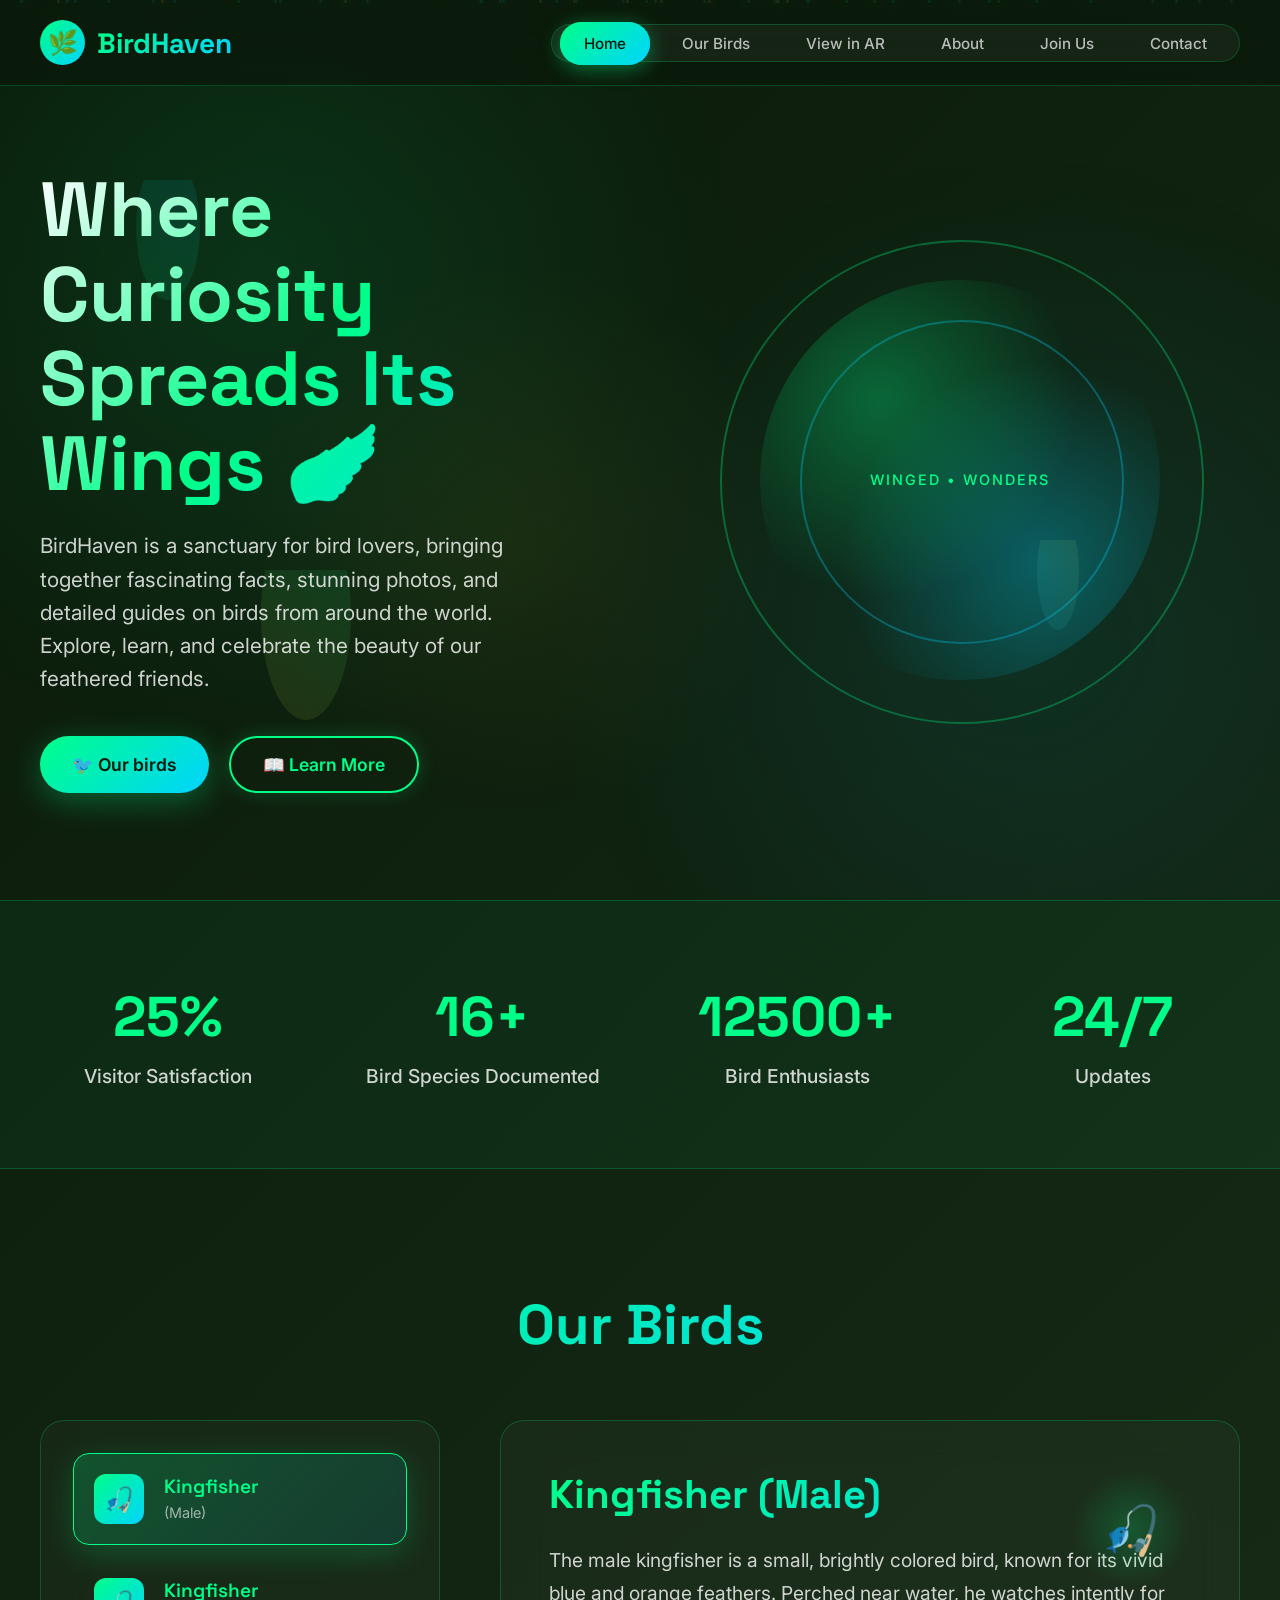
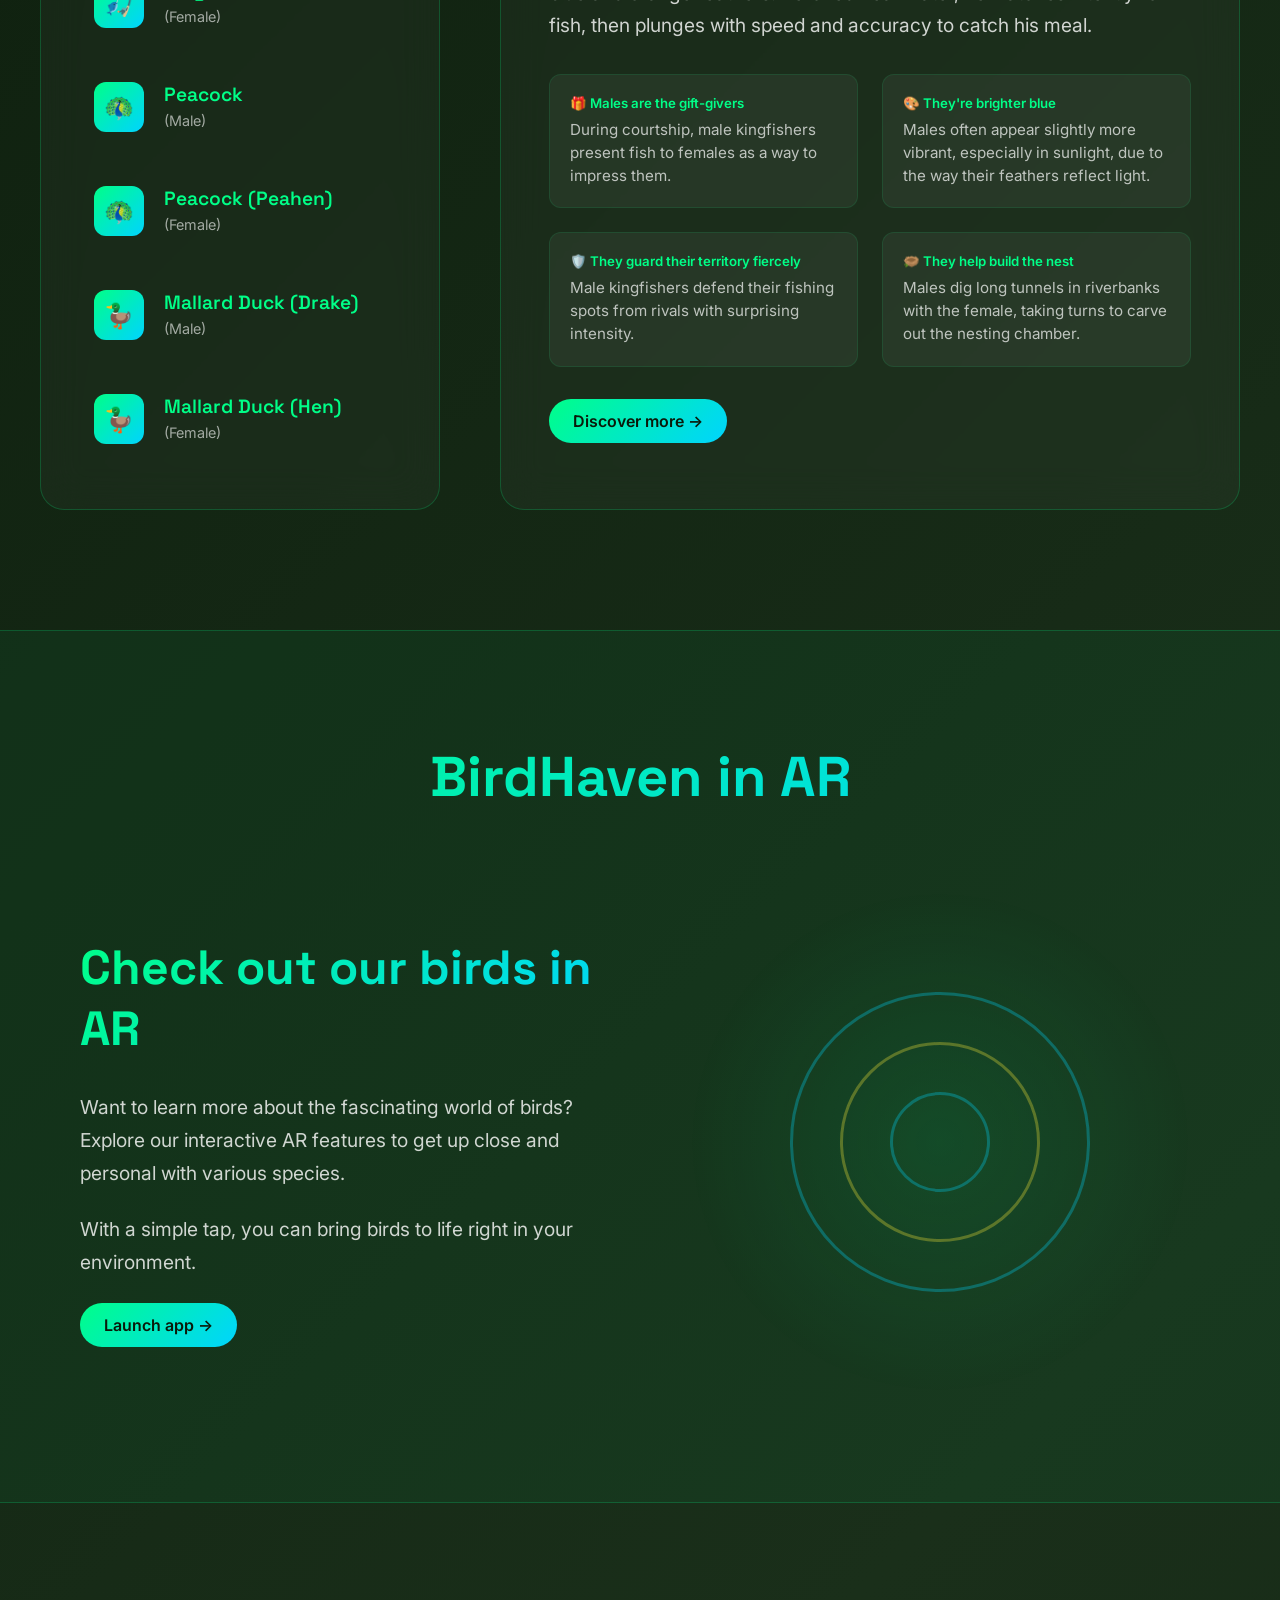
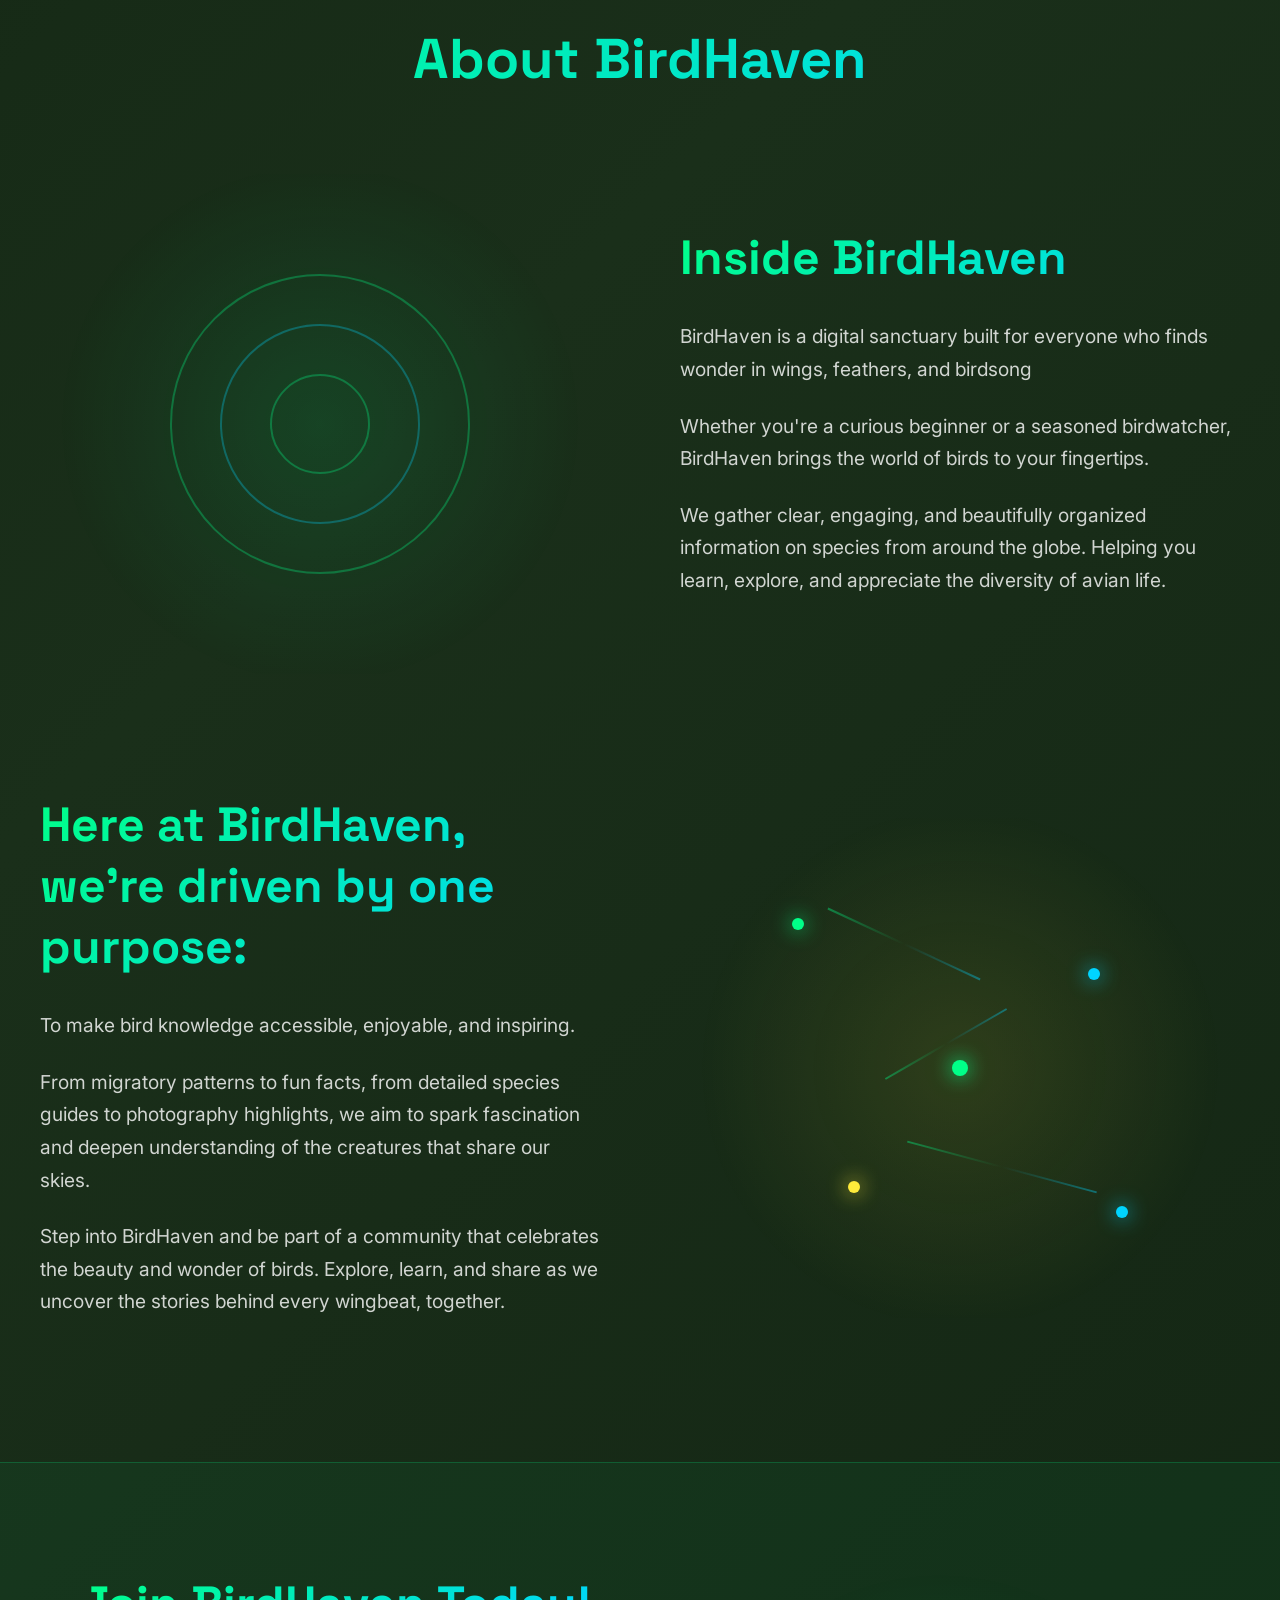
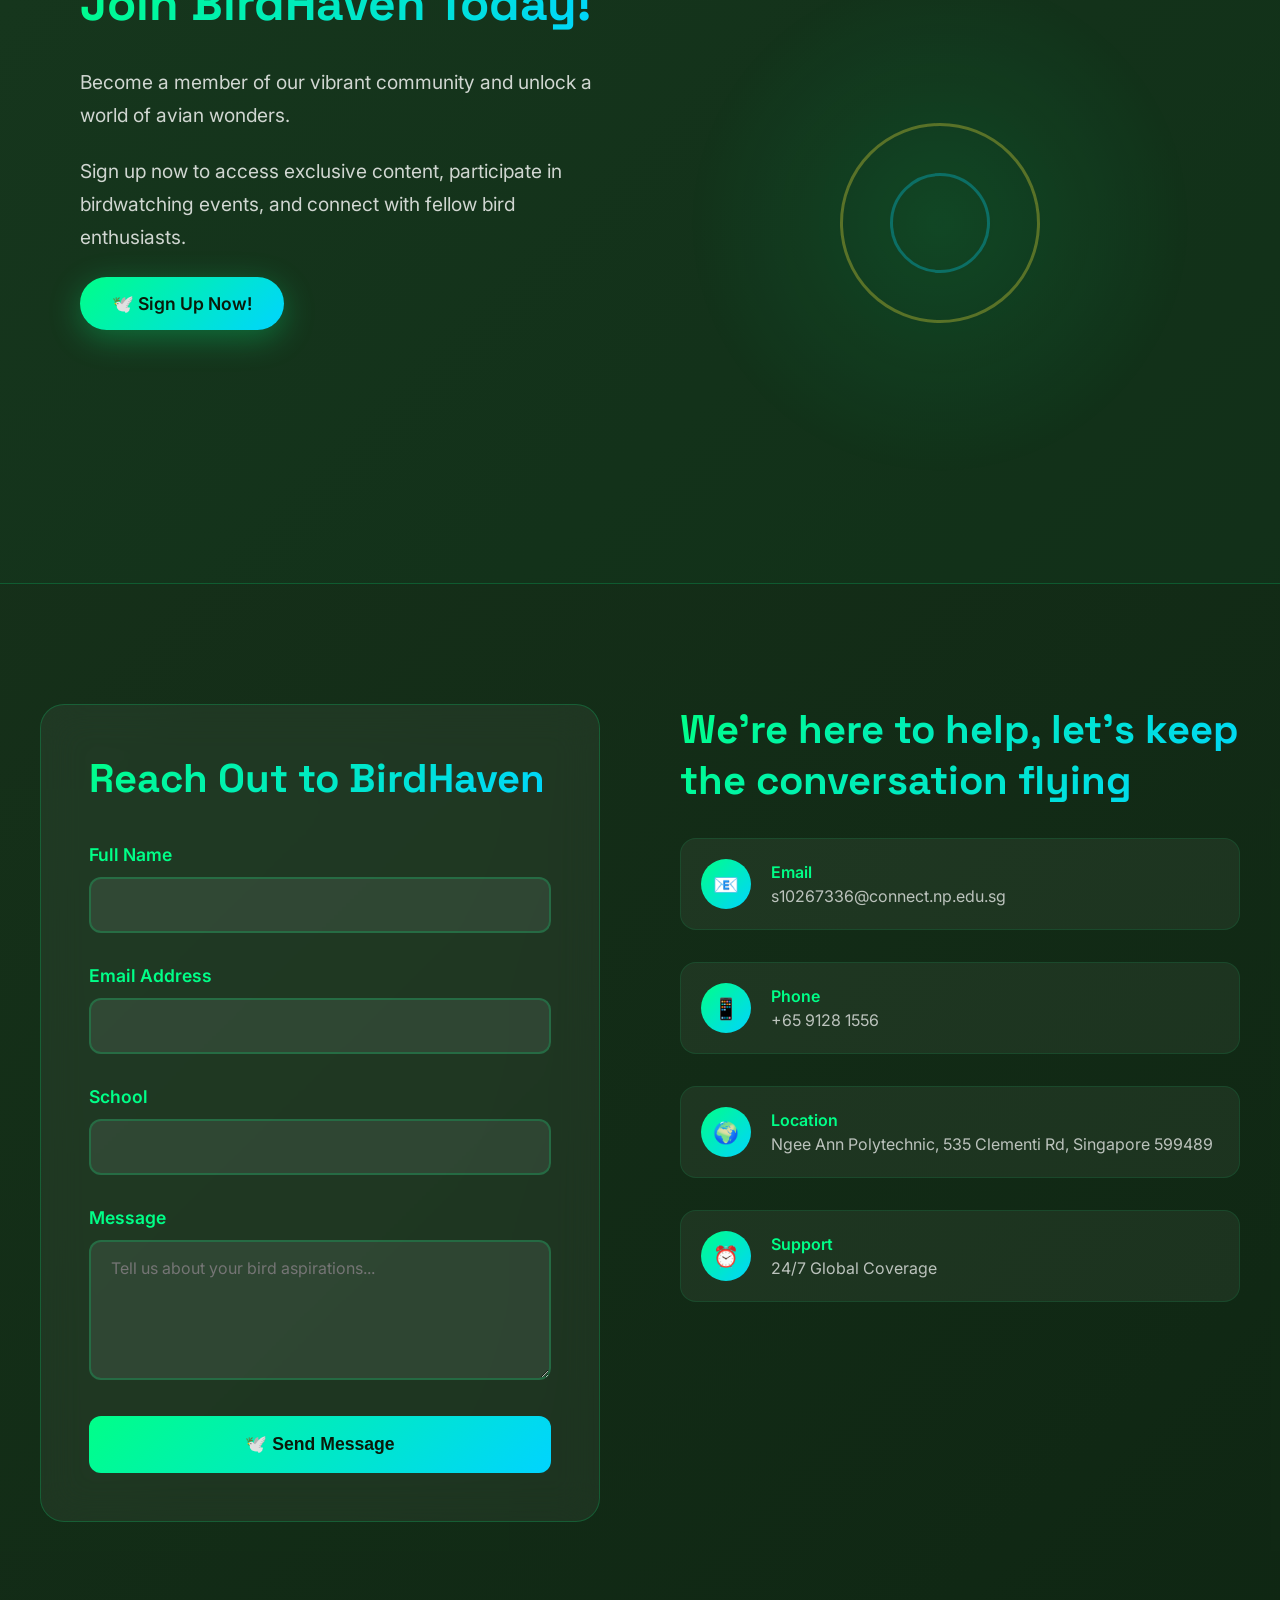
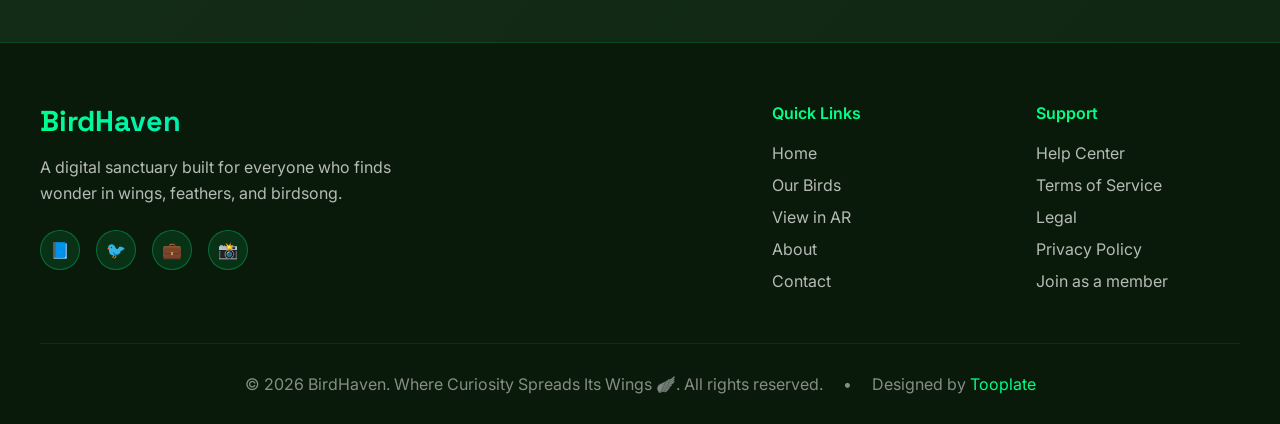
==== commit 5508fce7: "Linked the firebase to the website and made it work" ====
--- a/Assets/Scripts/index.html
+++ b/Assets/Scripts/index.html
@@ -36,7 +36,9 @@
             <ul class="nav-menu" id="navMenu">
                 <li><a href="#home" class="nav-link active">Home</a></li>
                 <li><a href="#features" class="nav-link">Our Birds</a></li>
+                <li><a href="#app" class="nav-link">View in AR</a></li>
                 <li><a href="#about" class="nav-link">About</a></li>
+                <li><a href="#signUp" class="nav-link">Join Us</a></li>
                 <li><a href="#contact" class="nav-link">Contact</a></li>
             </ul>
             <div class="menu-toggle" id="menuToggle">
@@ -168,7 +170,7 @@
                             <p>Males dig long tunnels in riverbanks with the female, taking turns to carve out the nesting chamber.</p>
                         </div>
                     </div>
-                    <a href="#" class="feature-cta">Discover more →</a>
+                    <a href="#app" class="feature-cta">Discover more →</a>
                 </div>
                 
                 <div class="feature-panel" id="circular">
@@ -193,7 +195,7 @@
                             <p>Female kingfishers do most of the incubating, keeping the eggs warm until they hatch.</p>
                         </div>
                     </div>
-                    <a href="#" class="feature-cta">Discover more →</a>
+                    <a href="#app" class="feature-cta">Discover more →</a>
                 </div>
                 
                 <div class="feature-panel" id="bioenergy">
@@ -218,7 +220,7 @@
                             <p>Despite their flashy appearance, they roost high in trees at night to stay safe from predators.</p>
                         </div>
                     </div>
-                    <a href="#" class="feature-cta">Discover more →</a>
+                    <a href="#app" class="feature-cta">Discover more →</a>
                 </div>
                 
                 <div class="feature-panel" id="networks">
@@ -243,7 +245,7 @@
                             <p>Unlike males, peahens are quieter, relying on stealth rather than display to stay safe.</p>
                         </div>
                     </div>
-                    <a href="#" class="feature-cta">Discover more →</a>
+                    <a href="#app" class="feature-cta">Discover more →</a>
                 </div>
                 
                 <div class="feature-panel" id="architecture">
@@ -268,11 +270,11 @@
                             <p>Drakes fiercely defend their water and feeding territories from rivals.</p>
                         </div>
                     </div>
-                    <a href="#" class="feature-cta">Discover more →</a>
+                    <a href="#app" class="feature-cta">Discover more →</a>
                 </div>
                 
                 <div class="feature-panel" id="symbiosis">
-                    <div class="feature-visual">🦆/div>
+                    <div class="feature-visual">🦆</div>
                     <h3>Mallard Duck (Hen)</h3>
                     <p>The female mallard is brown and speckled, blending into her surroundings while nesting. She is the loud quacker most people recognize, helping communicate with her ducklings and ward off threats while the male is less vocal.</p>
                     <div class="feature-benefits">
@@ -293,11 +295,35 @@
                             <p>Hen mallards lead their ducklings to food and water, ensuring they learn survival skills.</p>
                         </div>
                     </div>
-                    <a href="#" class="feature-cta">Discover more →</a>
+                    <a href="#app" class="feature-cta">Discover more →</a>
                 </div>
             </div>
         </div>
     </section>
+
+    <!-- AR Section -->
+    <section class="stats" id="app">
+        <div class="ar">
+            <h2 class="section-title">BirdHaven in AR</h2>
+            <div class="ar-content ">
+                <div class="ar-text">
+                    <h2>Check out our birds in AR</h2>
+                    <p>Want to learn more about the fascinating world of birds? Explore our interactive AR features to get up close and personal with various species.</p>
+                    <p>With a simple tap, you can bring birds to life right in your environment.</p>
+                    <a href="#app" class="feature-cta">Launch app →</a>
+                </div>
+                <div class="about-visual">
+                    <div class="eco-visualization">
+                        <div class="growth-rings2">
+                            <div class="ring2"></div>
+                            <div class="ring2"></div>
+                            <div class="ring2"></div>
+                        </div>
+                    </div>
+                </div>
+            </div>
+        </div>
+        </section>
 
     <!-- About Section -->
     <section class="about" id="about">
@@ -345,6 +371,28 @@
         </div>
     </section>
 
+    <!-- Sign Up Section -->
+    <section class="stats" id="signUp">
+        <div class="signUp">
+            <div class="signUp-content">
+                <div class="signUp-text">
+                    <h2>Join BirdHaven Today!</h2>
+                    <p>Become a member of our vibrant community and unlock a world of avian wonders.</p>
+                    <p>Sign up now to access exclusive content, participate in birdwatching events, and connect with fellow bird enthusiasts.</p>
+                    <a href="signUp.html" class="btn btn-primary">🕊️ Sign Up Now!</a>
+                </div>
+                <div class="signUp-visual">
+                    <div class="eco-visualization">
+                        <div class="growth-rings2">
+                            <div class="ring2"></div>
+                            <div class="ring2"></div>
+                        </div>
+                    </div>
+                </div>
+            </div>
+        </div>
+    </section>
+
     <!-- Contact Section -->
     <section class="contact" id="contact">
         <div class="contact-container">
@@ -376,7 +424,7 @@
                     <div class="contact-icon">📧</div>
                     <div class="contact-details">
                         <h4>Email</h4>
-                        <p>birdhaven@gmail.com</p>
+                        <p>s10267336@connect.np.edu.sg</p>
                     </div>
                 </div>
                 <div class="contact-item">
@@ -424,6 +472,7 @@
                 <ul>
                     <li><a href="#home">Home</a></li>
                     <li><a href="#features">Our Birds</a></li>
+                    <li><a href="#app">View in AR</a></li>
                     <li><a href="#about">About</a></li>
                     <li><a href="#contact">Contact</a></li>
                 </ul>
@@ -435,6 +484,7 @@
                     <li><a href="#">Terms of Service</a></li>
                     <li><a href="#">Legal</a></li>
                     <li><a href="#">Privacy Policy</a></li>
+                    <li><a href="signUp.html">Join as a member</a></li>
                 </ul>
             </div>
             
@@ -445,6 +495,7 @@
             <p>Designed by <a href="https://www.tooplate.com" target="_blank" rel="nofollow noopener">Tooplate</a></p>
         </div>
     </footer>
-<script src="tooplate-eco-scripts.js"></script>
+    <script src="tooplate-eco-scripts.js"></script>
 </body>
+<script src="Database.js"></script>
 </html>
--- a/Assets/Scripts/tooplate-eco-lume.css
+++ b/Assets/Scripts/tooplate-eco-lume.css
@@ -964,6 +964,43 @@
 	animation-delay: -2s;
 }
 
+.growth-rings2 {
+	position: absolute;
+	top: 50%;
+	left: 50%;
+	transform: translate(-50%, -50%);
+}
+
+.ring2 {
+	position: absolute;
+	border: 3px solid var(--accent-blue);
+	border-radius: 50%;
+	opacity: 0.3;
+	animation: expand-ring 4s ease-in-out infinite;
+}
+
+.ring2:nth-child(1) {
+	width: 100px;
+	height: 100px;
+	margin: -50px 0 0 -50px;
+	animation-delay: 0s;
+}
+
+.ring2:nth-child(2) {
+	width: 200px;
+	height: 200px;
+	margin: -100px 0 0 -100px;
+	animation-delay: -1s;
+	border-color: var(--warm-yellow);
+}
+
+.ring2:nth-child(3) {
+	width: 300px;
+	height: 300px;
+	margin: -150px 0 0 -150px;
+	animation-delay: -2s;
+}
+
 @keyframes expand-ring {
 
 	0%,
@@ -1310,6 +1347,51 @@
 	color: rgba(255, 255, 255, 0.7);
 }
 
+/* AR Section */
+.ar {
+	padding: 30px 40px;
+	max-width: 1400px;
+	margin: 0 auto;
+}
+
+.ar-content {
+	display: grid;
+	grid-template-columns: 1fr 1fr;
+	gap: 80px;
+	align-items: center;
+	margin-bottom: 120px;
+}
+
+.ar-content:last-child {
+	margin-bottom: 0;
+}
+
+.ar-text h2 {
+	font-family: 'Space Grotesk', sans-serif;
+	font-size: 3rem;
+	font-weight: 700;
+	margin-bottom: 32px;
+	background: linear-gradient(135deg, var(--primary-green), var(--accent-blue));
+	-webkit-background-clip: text;
+	-webkit-text-fill-color: transparent;
+	background-clip: text;
+}
+
+.ar-text p {
+	font-size: 1.2rem;
+	line-height: 1.7;
+	color: rgba(255, 255, 255, 0.8);
+	margin-bottom: 24px;
+}
+
+.ar-visual {
+	position: relative;
+	height: 500px;
+	display: flex;
+	align-items: center;
+	justify-content: center;
+}
+
 /* Login */
 .login {
 	padding: 120px 40px;
@@ -1361,12 +1443,12 @@
 
 /* Signup */
 
-.signUp {
+.signUpPage {
 	padding: 120px 40px;
 	background: rgba(0, 255, 136, 0.03);
 }
 
-.signUp-container {
+.signUpPage-container {
 	max-width: 1400px;
 	margin: 0 auto;
 	display: grid;
@@ -1407,6 +1489,50 @@
 .signUp-btn:hover {
 	transform: translateY(-2px);
 	box-shadow: 0 12px 40px rgba(0, 255, 136, 0.3);
+}
+
+.signUp {
+	padding: 30px 40px;
+	max-width: 1400px;
+	margin: 0 auto;
+}
+
+.signUp-content {
+	display: grid;
+	grid-template-columns: 1fr 1fr;
+	gap: 80px;
+	align-items: left;
+	margin-bottom: 120px;
+}
+
+.signUp-content:last-child {
+	margin-bottom: 0;
+}
+
+.signUp-text h2 {
+	font-family: 'Space Grotesk', sans-serif;
+	font-size: 3rem;
+	font-weight: 700;
+	margin-bottom: 32px;
+	background: linear-gradient(135deg, var(--primary-green), var(--accent-blue));
+	-webkit-background-clip: text;
+	-webkit-text-fill-color: transparent;
+	background-clip: text;
+}
+
+.signUp-text p {
+	font-size: 1.2rem;
+	line-height: 1.7;
+	color: rgba(255, 255, 255, 0.8);
+	margin-bottom: 24px;
+}
+
+.signUp-visual {
+	position: relative;
+	height: 500px;
+	display: flex;
+	align-items: center;
+	justify-content: center;
 }
 
 /* Footer */
